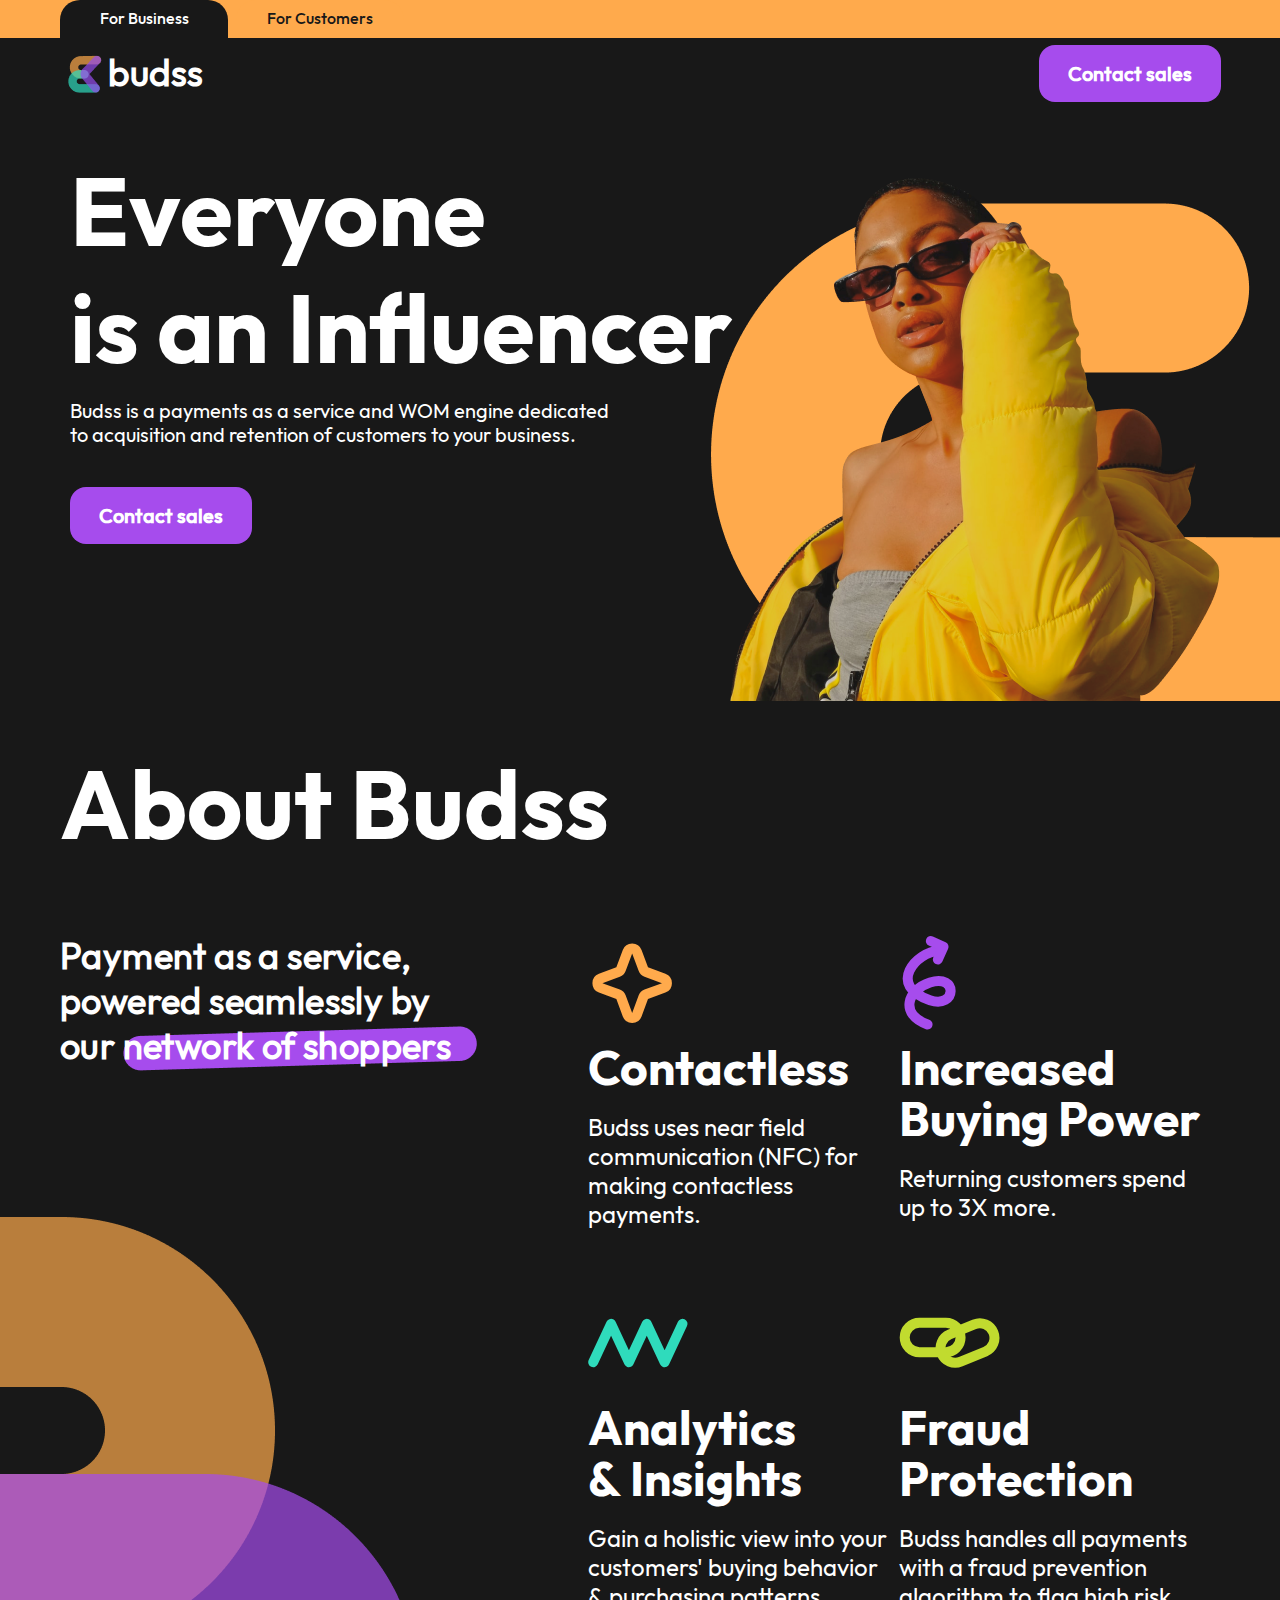
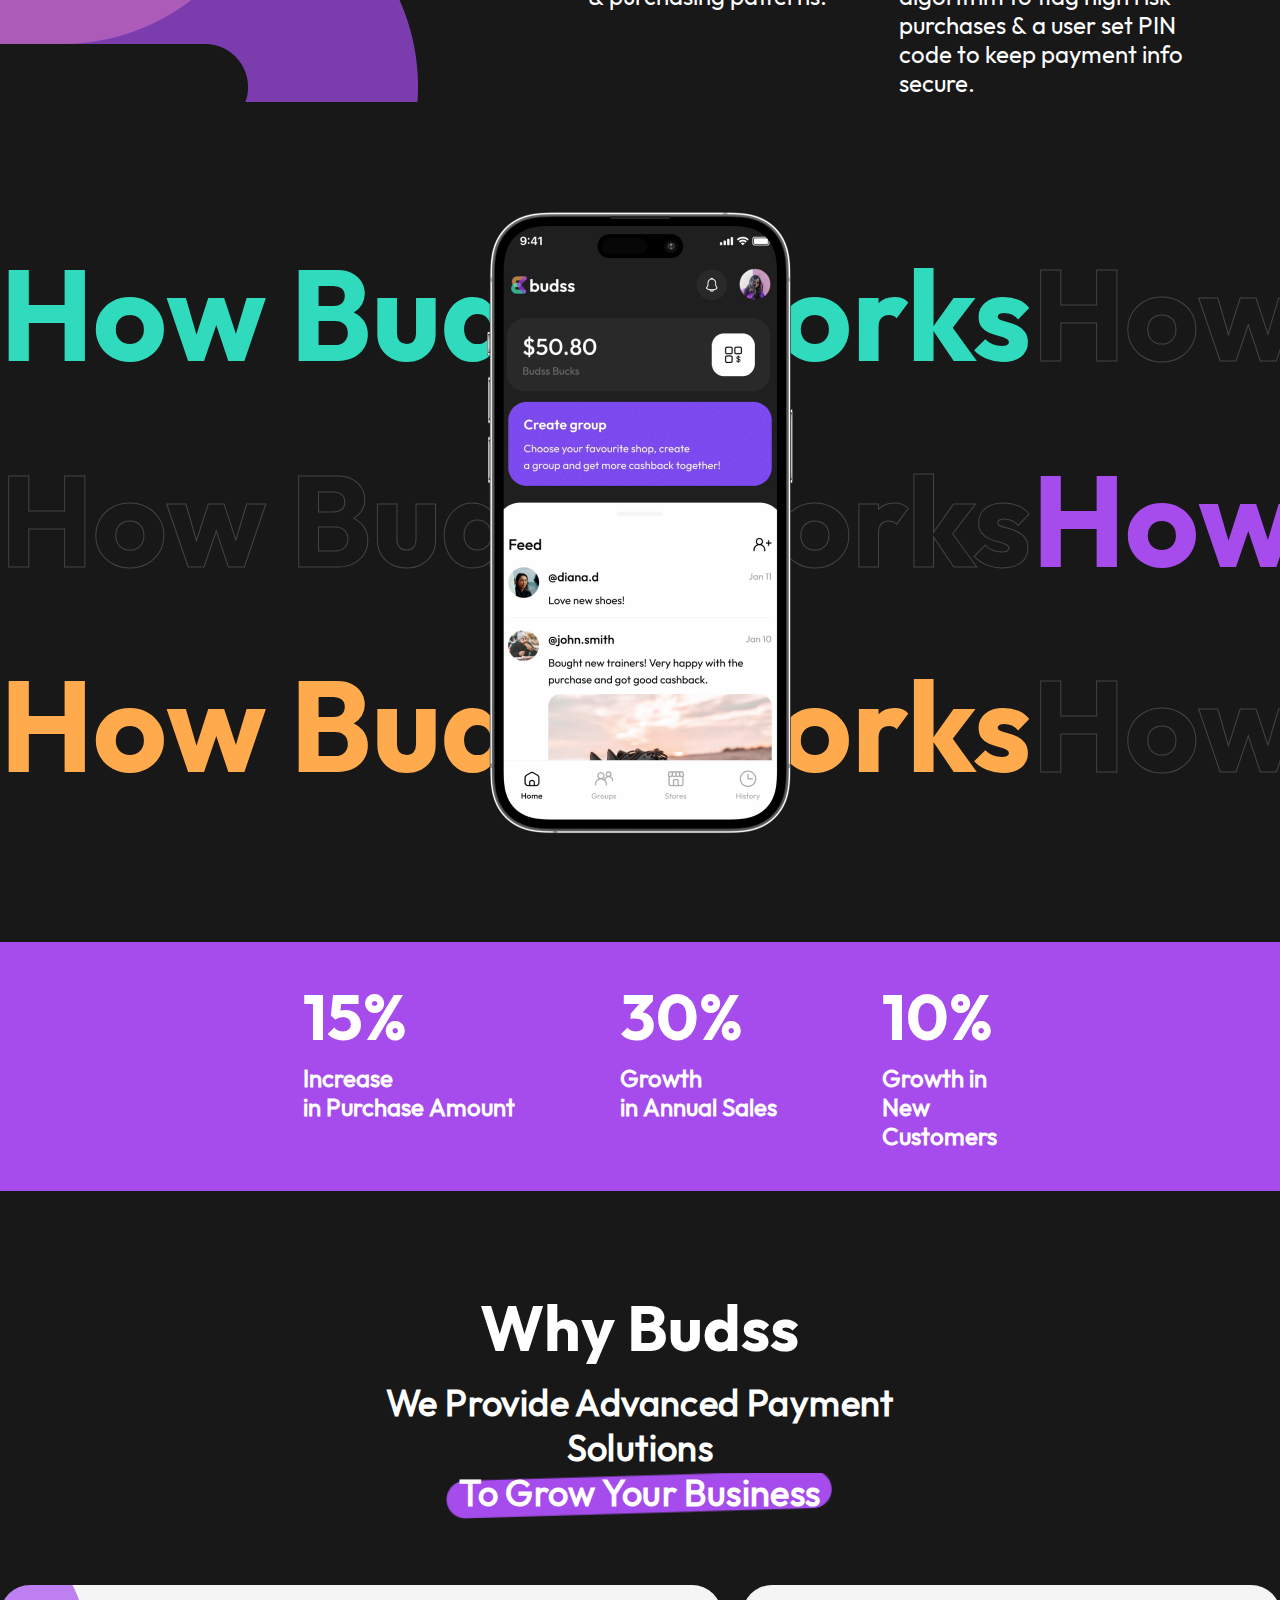
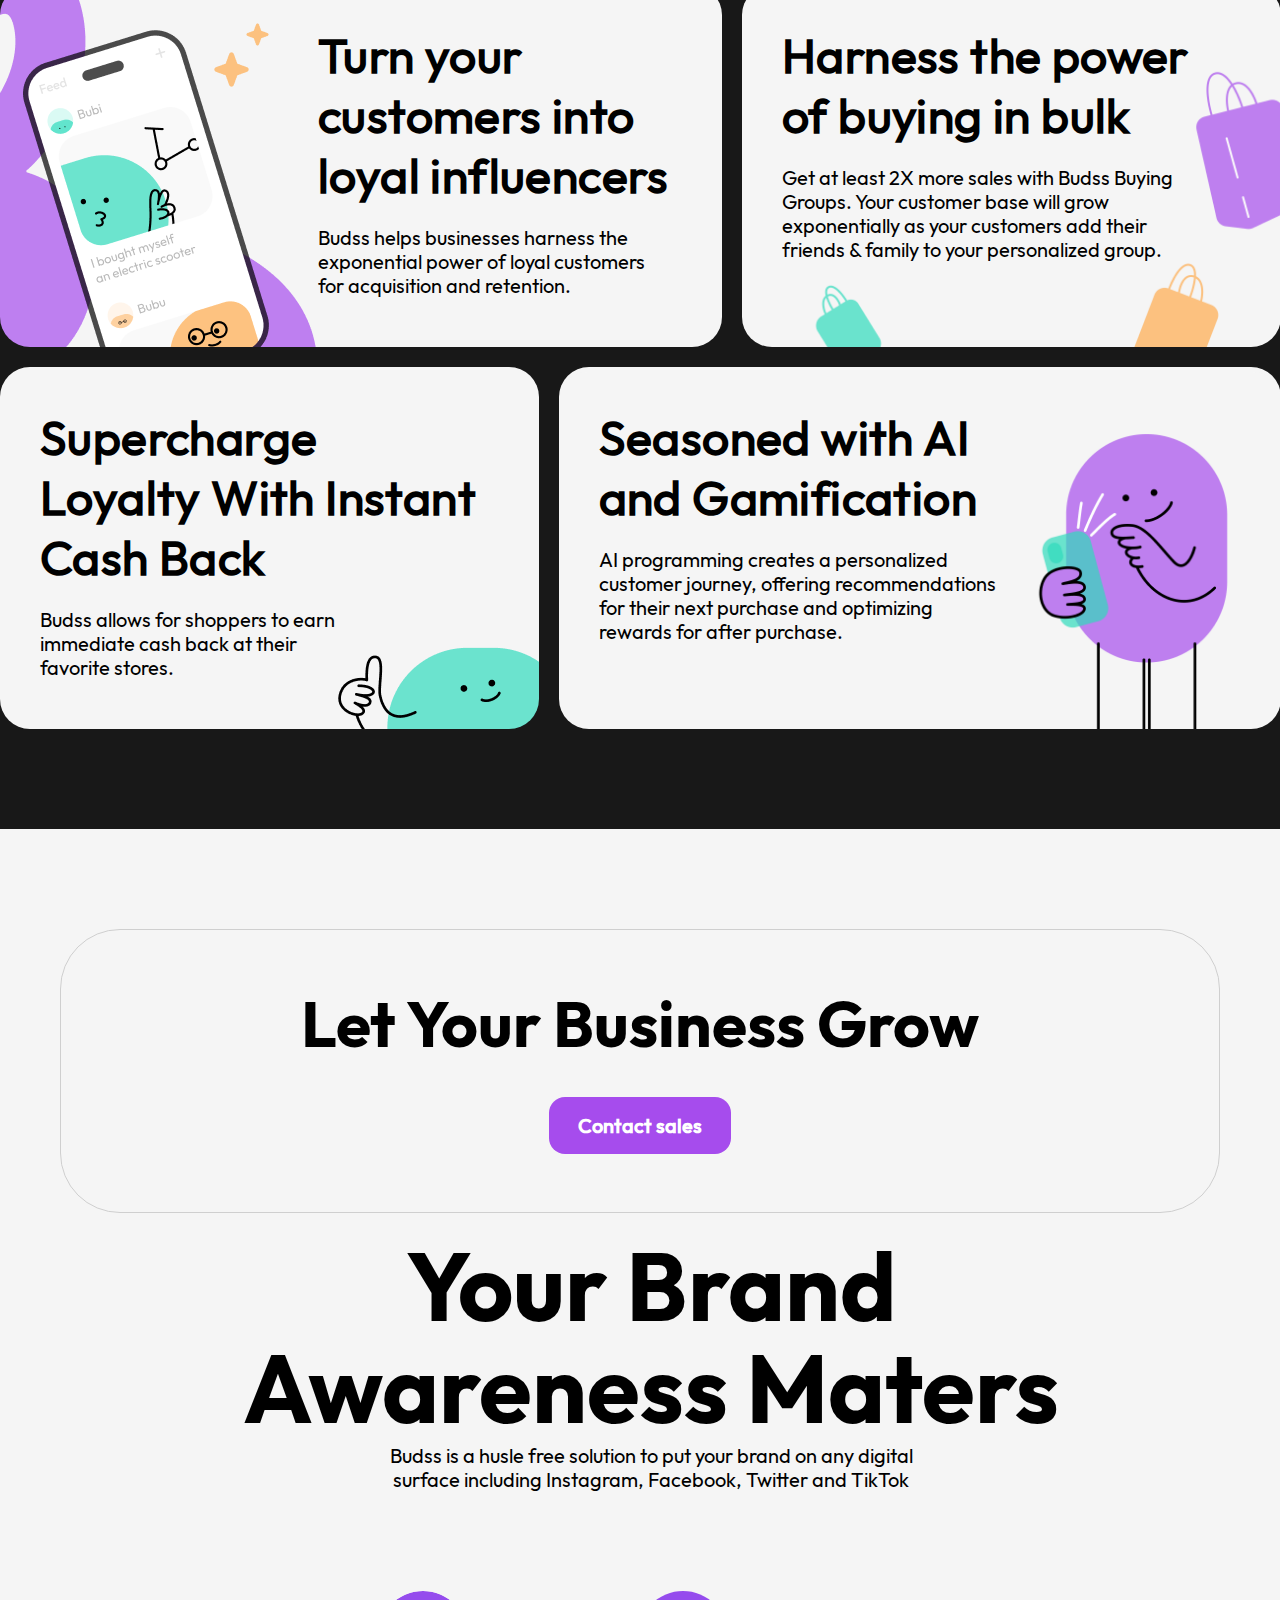
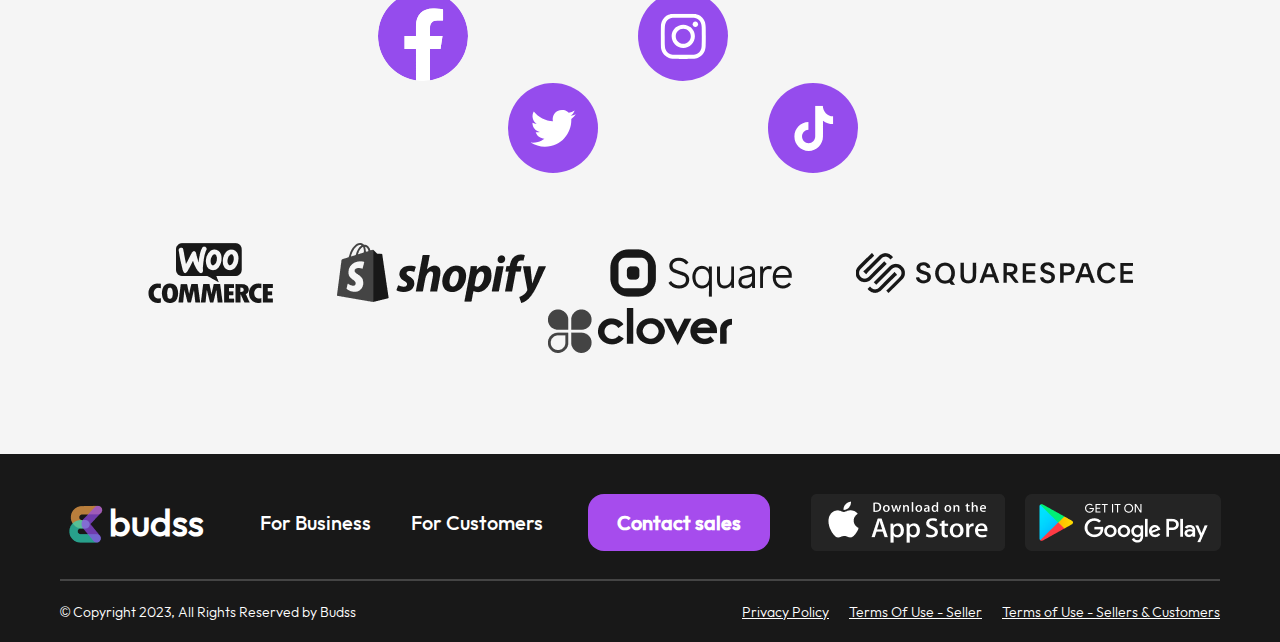
==== index.html @ 73323e6b "fix: landing fixes" ====
<!doctype html>
<html lang="en" xmlns="http://www.w3.org/1999/html">
<head>
    <title>Business</title>
    <link rel="stylesheet" href="normalize.css">
    <link rel="stylesheet" href="index.css">
    <link rel="icon" type="image/x-icon" href="assets/logo.png">
    <meta name="viewport" content="width=device-width, initial-scale=1.0" />
    <meta charset="utf-8">

</head>
<body class="body">

<main class="main">
    <section class="section section_hero">
        <header class="header section__header">
            <div class="mode header__mode">
                <button class="button mode__button mode__button_active">
                    For Business
                </button>
                <button class="button mode__button mode__button">
                    For Customers
                </button>
            </div>
            <div class="logobox header__logobox">
                <div class="logobox__logo">
                    <picture class="logo_pic" >
                        <img src="assets/logo.png" alt="logo">
                    </picture>
                    <span class="logo__text">budss</span>
                </div>
                <div class="burger">
                    <div class="burger__layer"> </div>
                    <div class="burger__layer"> </div>
                    <div class="burger__layer"> </div>
                </div>
                <button class="button logomenu__button button_contact">
                    Contact sales
                </button>
            </div>
        </header >
        <article class="article section__article article_hero">
            <div class="article__content">
                <h1 class="h1"> Everyone </h1>
                <div class="h1">is an Influencer </div>
                <span class="content__text"> Budss is a payments as a service and WOM engine dedicated to acquisition and retention of customers to your business. </span>
                <button class="button button_contact"> Contact sales </button>
            </div>
            <div class="article__images">
                <picture class="article__image image_vector">
                    <source srcset="assets/hero_vector_small.png" media="(max-width: 680px)" />
                    <img src="assets/hero_vector.png" alt="image_vector">
                </picture>
                <picture class="article__image image_woman">
                    <source srcset="assets/hero_woman_small.png" media="(max-width: 680px)" />
                    <img src="assets/hero_woman.png" alt="image_woman">
                </picture>
            </div>
        </article>
    </section>

    <section class="section section_about">
        <article class="article section__article article_about">
            <h1 class="h1">
                About Budss
            </h1>
            <div class="article__table">
                <div class="table__block table__block_intro">
                    <span>
                        Payment as a service, powered seamlessly by our
                    </span>
                    <span class="span_stroked about__span_stroked">
                            network of shoppers
                    </span>
                </div>

                <div class="table__block table__block_common">
                    <svg width="100" height="100" viewBox="0 0 100 100" fill="none" xmlns="http://www.w3.org/2000/svg">
                        <path d="M39.4837 18.6725C41.0945 14.3194 47.2514 14.3194 48.8622 18.6725L55.3058 36.0861C55.8122 37.4547 56.8913 38.5337 58.2599 39.0401L75.6734 45.4837C80.0265 47.0945 80.0265 53.2514 75.6734 54.8622L58.2599 61.3058C56.8913 61.8122 55.8122 62.8913 55.3058 64.2599L48.8622 81.6734C47.2514 86.0265 41.0945 86.0265 39.4837 81.6734L33.0401 64.2599C32.5337 62.8913 31.4546 61.8122 30.0861 61.3058L12.6725 54.8622C8.31943 53.2514 8.31944 47.0945 12.6725 45.4837L30.0861 39.0401C31.4547 38.5337 32.5337 37.4546 33.0401 36.0861L39.4837 18.6725Z" stroke="#FFAA4C" stroke-width="10"/>
                    </svg>
                    <h2 class="block_header"> Contactless </h2>
                    <span>
                        Budss uses near field communication (NFC) for making contactless payments.
                    </span>
                </div>

                <div class="table__block table__block_common">
                    <svg width="100" height="100" viewBox="0 0 100 100" fill="none" xmlns="http://www.w3.org/2000/svg">
                        <path d="M28.5379 91.4598C0.135755 81.1294 8.37583 56.6971 31.0364 49.5112C59.3622 40.5288 57.636 76.0225 30.9347 67.1692C-12.4168 52.7953 17.1064 18.7788 39.9658 17.6989" stroke="#A64CED" stroke-width="10" stroke-linecap="round" stroke-linejoin="round"/>
                        <path d="M31.8147 8.00837L44.5543 13.7312L38.8314 26.4708" stroke="#A64CED" stroke-width="10" stroke-linecap="round" stroke-linejoin="round"/>
                    </svg>
                    <h2 class="block_header"> Increased Buying Power </h2>
                    <span>
                        Returning customers spend up&nbsp;to&nbsp;3X&nbsp;more.
                    </span>
                </div>

                <div class="table__block table__block_decorative">
                    <picture class="table__block_image">
                        <img src="assets/table_decorative.png" alt=" ">
                    </picture>
                </div>

                <div class="table__block table__block_common">
                    <svg width="100" height="100" viewBox="0 0 100 100" fill="none" xmlns="http://www.w3.org/2000/svg">
                        <path d="M5.22705 69.1794L23.0731 30.8237L40.9191 69.1794L58.7651 30.8237L76.6111 69.1794L94.4572 30.8237" stroke="#2FDBBC" stroke-width="10" stroke-linecap="round" stroke-linejoin="round"/>
                    </svg>
                    <h2 class="block_header"> Analytics &&nbsp;Insights </h2>
                    <span>
                        Gain a holistic view into your customers' buying behavior &&nbsp;purchasing patterns.
                    </span>
                </div>

                <div class="table__block table__block_common">
                    <svg width="101" height="100" viewBox="0 0 101 100" fill="none" xmlns="http://www.w3.org/2000/svg">
                        <rect x="5.70605" y="29.8506" width="55.8757" height="29.3462" rx="14.6731" stroke="#C1DB2F" stroke-width="10"/>
                        <rect x="37.0891" y="46.9663" width="55.8757" height="29.3462" rx="14.6731" transform="rotate(-22.1921 37.0891 46.9663)" stroke="#C1DB2F" stroke-width="10"/>
                    </svg>
                    <h2 class="block_header"> Fraud Protection </h2>
                    <span>
                        Budss handles all payments with a&nbsp;fraud prevention algorithm to flag high risk purchases &&nbsp;a&nbsp;user set PIN code to keep payment info secure.
                    </span>
                </div>
            </div>
        </article>
    </section>

    <section class="section section_howworks">
        <picture class="howworks__img" >
            <source srcset="assets/howworks_phone_small.png" media="(max-width: 680px)" />
            <img src="assets/howworks_phone.png" alt="works on your phone">
        </picture>
        <div class="howworks__bg">
            <div class="bg__line bg__line_rtl">
                <span class="line__text line__text_green">How&nbsp;Budss&nbsp;Works</span>
                <span class="line__text line__text_hollow">How&nbsp;Budss&nbsp;Works</span>
            </div>
            <div class="bg__line bg__line_ltr">
                <span class="line__text line__text_hollow">How&nbsp;Budss&nbsp;Works</span>
                <span class="line__text line__text_purple">How&nbsp;Budss&nbsp;Works</span>
            </div>
            <div class="bg__line bg__line_rtl">
                <span class="line__text line__text_orange">How&nbsp;Budss&nbsp;Works</span>
                <span class="line__text line__text_hollow">How&nbsp;Budss&nbsp;Works</span>
            </div>
        </div>
    </section>

    <section class="section section_whybudss">
        <div class="whybudds__reasons">
            <div class="whybudds__reason">
                <h2 class="reason__header"> 15% </h2>
                <span class="reason__descr"> Increase in&nbsp;Purchase&nbsp;Amount </span>
            </div>
            <div class="whybudds__reason">
                <h2 class="reason__header"> 30% </h2>
                <span class="reason__descr"> Growth in&nbsp;Annual&nbsp;Sales</span>
            </div>
            <div class="whybudds__reason">
                <h2 class="reason__header"> 10% </h2>
                <span class="reason__descr"> Growth in New Customers </span>
            </div>
        </div>

        <div class="whybudds__header">
            <h2 class="h2"> Why Budss </h2>
            <span> We Provide Advanced Payment Solutions</span>
            <span class="span_stroked whybudds__span_stroked">
                To&nbsp;Grow&nbsp;Your&nbsp;Business
            </span>


        </div>
        <div class="whybudds__table">
            <div class="table__elem elem_a">
                <div class="elem__content_a">
                    <h3 class="elem__header"> Turn your customers into loyal influencers </h3>
                    <span> Budss helps businesses harness the exponential power of loyal customers for&nbsp;acquisition and retention. </span>
                </div>

            </div>
            <div class="table__elem elem_b">
                <div class="elem__content_b">
                    <h3 class="elem__header"> Harness the power of&nbsp;buying in&nbsp;bulk </h3>
                    <span> Get at least 2X more sales with Budss Buying Groups. Your customer base will grow exponentially as your customers add their friends & family to your personalized group. </span>
                </div>
            </div>
            <div class="table__elem elem_c">
                <div class="elem__content_c">
                    <h3 class="elem__header"> Supercharge Loyalty&nbsp;With&nbsp;Instant Cash Back </h3>
                    <span> Budss allows for shoppers to earn immediate cash back at their favorite stores. </span>
                </div>
            </div>
            <div class="table__elem elem_d">
                <div class="elem__content_d">
                    <h3 class="elem__header"> Seasoned with AI and Gamification </h3>
                    <span> AI programming creates a personalized customer journey, offering recommendations for their next purchase and optimizing rewards for after purchase. </span>
                </div>
            </div>
        </div>
    </section>

    <section class="section section_brand section_white">
        <div class="brand__contact">
            <div class="contact__content">
                <h3 class="h3"> Let Your Business Grow</h3>
                <button class="button button_contact"> Contact sales </button>
            </div>
        </div>
        <div class="brand__awareness">
            <div class="brand__awareness_text">
                <h1 class="h1 brand__h1"> Your Brand Awareness Maters</h1>
                <div class="brand__span"> Budss is a husle free solution to put your brand on any digital surface including Instagram, Facebook, Twitter and TikTok </div>
            </div>
            <div class="brand__awareness_medias">
                <div class="brand__media">
                    <svg class="media_svg" width="90" height="90" viewBox="0 0 90 90" fill="none" xmlns="http://www.w3.org/2000/svg">
                        <g clip-path="url(#clip0_1_8457)">
                            <path d="M90 45C90 20.1472 69.8528 0 45 0C20.1472 0 0 20.1472 0 45C0 67.4605 16.4558 86.0774 37.9688 89.4533V58.0078H26.543V45H37.9688V35.0859C37.9688 23.8078 44.6871 17.5781 54.9659 17.5781C59.8878 17.5781 65.0391 18.457 65.0391 18.457V29.5313H59.3648C53.775 29.5313 52.0312 33.0003 52.0312 36.5625V45H64.5117L62.5166 58.0078H52.0312V89.4533C73.5442 86.0774 90 67.4605 90 45Z" fill="#954CED"/>
                            <path d="M62.5166 58.0078L64.5117 45H52.0312V36.5625C52.0312 33.0038 53.775 29.5312 59.3648 29.5312H65.0391V18.457C65.0391 18.457 59.8896 17.5781 54.9659 17.5781C44.6871 17.5781 37.9688 23.8078 37.9688 35.0859V45H26.543V58.0078H37.9688V89.4533C42.6279 90.1822 47.3721 90.1822 52.0312 89.4533V58.0078H62.5166Z" fill="white"/>
                        </g>
                        <defs>
                            <clipPath id="clip0_1_8457">
                                <rect width="90" height="90" rx="45" fill="white"/>
                            </clipPath>
                        </defs>
                    </svg>
                </div>
                <div></div>
                <div class="brand__media">
                    <svg class="media_svg" width="90" height="90" viewBox="0 0 90 90" fill="none" xmlns="http://www.w3.org/2000/svg">
                        <rect width="90" height="90" rx="45" fill="#954CED"/>
                        <g clip-path="url(#clip0_1_8460)">
                            <path d="M45.2705 26.7114C51.3184 26.7114 52.0346 26.738 54.4131 26.8441C56.6236 26.9413 57.8172 27.3127 58.613 27.6222C59.6652 28.0289 60.4256 28.524 61.2125 29.311C62.0083 30.1067 62.4946 30.8583 62.9013 31.9105C63.2108 32.7063 63.5821 33.9088 63.6794 36.1104C63.7855 38.4977 63.812 39.2139 63.812 45.2529C63.812 51.3008 63.7855 52.017 63.6794 54.3955C63.5821 56.6059 63.2108 57.7996 62.9013 58.5954C62.4946 59.6476 61.9994 60.408 61.2125 61.1949C60.4167 61.9907 59.6652 62.477 58.613 62.8837C57.8172 63.1932 56.6147 63.5645 54.4131 63.6618C52.0258 63.7679 51.3096 63.7944 45.2705 63.7944C39.2227 63.7944 38.5065 63.7679 36.128 63.6618C33.9175 63.5645 32.7239 63.1932 31.9281 62.8837C30.8759 62.477 30.1155 61.9818 29.3286 61.1949C28.5328 60.3991 28.0465 59.6476 27.6398 58.5954C27.3303 57.7996 26.9589 56.5971 26.8617 54.3955C26.7556 52.0082 26.7291 51.292 26.7291 45.2529C26.7291 39.2051 26.7556 38.4889 26.8617 36.1104C26.9589 33.8999 27.3303 32.7063 27.6398 31.9105C28.0465 30.8583 28.5417 30.0979 29.3286 29.311C30.1244 28.5152 30.8759 28.0289 31.9281 27.6222C32.7239 27.3127 33.9264 26.9413 36.128 26.8441C38.5065 26.738 39.2227 26.7114 45.2705 26.7114ZM45.2705 22.6353C39.1254 22.6353 38.3562 22.6618 35.9423 22.7679C33.5373 22.874 31.8839 23.2631 30.4515 23.8201C28.9572 24.4037 27.6928 25.1729 26.4373 26.4373C25.1729 27.6929 24.4036 28.9573 23.8201 30.4427C23.263 31.884 22.874 33.5286 22.7679 35.9335C22.6618 38.3562 22.6353 39.1255 22.6353 45.2706C22.6353 51.4157 22.6618 52.185 22.7679 54.5988C22.874 57.0038 23.263 58.6573 23.8201 60.0897C24.4036 61.5839 25.1729 62.8483 26.4373 64.1039C27.6928 65.3594 28.9572 66.1375 30.4427 66.7122C31.8839 67.2693 33.5285 67.6583 35.9335 67.7644C38.3473 67.8705 39.1166 67.8971 45.2617 67.8971C51.4068 67.8971 52.1761 67.8705 54.5899 67.7644C56.9949 67.6583 58.6484 67.2693 60.0808 66.7122C61.5662 66.1375 62.8306 65.3594 64.0861 64.1039C65.3417 62.8483 66.1198 61.5839 66.6945 60.0985C67.2515 58.6573 67.6406 57.0127 67.7467 54.6077C67.8528 52.1938 67.8793 51.4246 67.8793 45.2795C67.8793 39.1343 67.8528 38.3651 67.7467 35.9512C67.6406 33.5462 67.2515 31.8928 66.6945 30.4604C66.1375 28.9573 65.3682 27.6929 64.1038 26.4373C62.8483 25.1818 61.5839 24.4037 60.0984 23.829C58.6572 23.2719 57.0126 22.8829 54.6076 22.7768C52.1849 22.6618 51.4157 22.6353 45.2705 22.6353Z" fill="white"/>
                            <path d="M45.2707 33.6435C38.8514 33.6435 33.6436 38.8514 33.6436 45.2706C33.6436 51.6898 38.8514 56.8977 45.2707 56.8977C51.6899 56.8977 56.8978 51.6898 56.8978 45.2706C56.8978 38.8514 51.6899 33.6435 45.2707 33.6435ZM45.2707 52.8128C41.1061 52.8128 37.7285 49.4351 37.7285 45.2706C37.7285 41.1061 41.1061 37.7285 45.2707 37.7285C49.4352 37.7285 52.8128 41.1061 52.8128 45.2706C52.8128 49.4351 49.4352 52.8128 45.2707 52.8128Z" fill="white"/>
                            <path d="M60.072 33.1836C60.072 34.6868 58.8518 35.8981 57.3575 35.8981C55.8544 35.8981 54.6431 34.6779 54.6431 33.1836C54.6431 31.6805 55.8633 30.4692 57.3575 30.4692C58.8518 30.4692 60.072 31.6894 60.072 33.1836Z" fill="white"/>
                        </g>
                        <defs>
                            <clipPath id="clip0_1_8460">
                                <rect width="45.2706" height="45.2706" fill="white" transform="translate(22.6353 22.6353)"/>
                            </clipPath>
                        </defs>
                    </svg>
                </div>
                <div></div>
                <div></div>
                <div class="brand__media">
                    <svg class="media_svg" width="90" height="90" viewBox="0 0 90 90" fill="none" xmlns="http://www.w3.org/2000/svg">
                        <rect width="90" height="90" rx="45" fill="#954CED"/>
                        <g clip-path="url(#clip0_1_8458)">
                            <path d="M36.8719 63.6631C53.9553 63.6631 63.2991 49.5097 63.2991 37.236C63.2991 36.834 63.2991 36.4338 63.2719 36.0354C65.0897 34.7206 66.6588 33.0926 67.9058 31.2277C66.2108 31.9792 64.4125 32.4718 62.5712 32.689C64.5102 31.5283 65.9614 29.7026 66.6546 27.5517C64.8314 28.6337 62.8367 29.3961 60.7567 29.8062C59.3563 28.3171 57.5042 27.3311 55.487 27.0007C53.4697 26.6703 51.3998 27.0139 49.5976 27.9785C47.7954 28.943 46.3612 30.4746 45.5172 32.3363C44.6731 34.198 44.4661 36.286 44.9283 38.2772C41.2356 38.092 37.6231 37.1323 34.3254 35.4605C31.0276 33.7886 28.1182 31.442 25.7861 28.573C24.5984 30.6177 24.2346 33.0382 24.7688 35.3417C25.3031 37.6452 26.6952 39.6585 28.6617 40.9717C27.1835 40.9284 25.7375 40.5296 24.4461 39.8091V39.9269C24.4467 42.0713 25.189 44.1495 26.5471 45.8089C27.9053 47.4684 29.7957 48.6071 31.8976 49.0317C30.5302 49.4047 29.0955 49.4592 27.7037 49.191C28.2975 51.0364 29.4531 52.6501 31.0089 53.8066C32.5647 54.9631 34.443 55.6045 36.3812 55.6412C34.4555 57.1549 32.2502 58.274 29.8915 58.9346C27.5328 59.5952 25.0671 59.7843 22.6353 59.491C26.8828 62.2167 31.825 63.6625 36.8719 63.6559" fill="white"/>
                        </g>
                        <defs>
                            <clipPath id="clip0_1_8458">
                                <rect width="45.2706" height="45.2706" fill="white" transform="translate(22.6353 22.6354)"/>
                            </clipPath>
                        </defs>
                    </svg>
                </div>
                <div></div>
                <div class="brand__media">
                    <svg class="media_svg" width="90" height="90" viewBox="0 0 90 90" fill="none" xmlns="http://www.w3.org/2000/svg">
                        <rect width="90" height="90" rx="45" fill="#954CED"/>
                        <g clip-path="url(#clip0_1_8462)">
                            <path d="M54.8386 22.6354H47.2092V53.4718C47.2092 57.146 44.2749 60.1641 40.6232 60.1641C36.9715 60.1641 34.0371 57.146 34.0371 53.4718C34.0371 49.8634 36.9063 46.9108 40.4276 46.7797V39.0378C32.6677 39.1689 26.4077 45.5331 26.4077 53.4718C26.4077 61.4763 32.7981 67.906 40.6884 67.906C48.5786 67.906 54.969 61.4106 54.969 53.4718V37.6599C57.8382 39.7595 61.3594 41.0061 65.0763 41.0717V33.3297C59.338 33.1329 54.8386 28.409 54.8386 22.6354Z" fill="white"/>
                        </g>
                        <defs>
                            <clipPath id="clip0_1_8462">
                                <rect width="45.2706" height="45.2706" fill="white" transform="translate(22.6353 22.6354)"/>
                            </clipPath>
                        </defs>
                    </svg>
                </div>
            </div>

        </div>
        <div class="brand__awareness_logos">
        <div class="brand__logo">
            <picture>
                <source srcset="assets/brands_square_small.png" media="(max-width: 680px)" />
                <img src="assets/brands_woo-commerce.tif.png" alt="woo-commerce">
            </picture>
        </div>
        <div class="brand__logo">
            <picture>
                <source srcset="assets/brands_shopify_small.png" media="(max-width: 680px)" />
                <img src="assets/brands_shopify.tif.png" alt="shopify">
            </picture>
        </div>
        <div class="brand__logo">
            <picture>
                <source srcset="assets/brands_woo-commerce_small.png" media="(max-width: 680px)" />
                <img src="assets/brands_square.png" alt="square">
            </picture>
        </div>
        <div class="brand__logo">
            <picture>
                <source srcset="assets/brands_squarespace_small.png" media="(max-width: 680px)" />
                <img src="assets/brands_squarespace.png" alt="squarespace">
            </picture>
        </div>
        <div class="brand__logo">
            <picture>
                <source srcset="assets/brands_clover_small.png" media="(max-width: 680px)" />
                <img src="assets/brands_clover.png" alt="clover">
            </picture>
        </div>
    </div>
    </section>



    <div class="contact__box">
        <form>
            <label> Name<span class="necessary">*</span></label>
            <input type="text" placeholder="Enter name">
        </form>
        <form>
            <label> Email<span class="necessary">*</span></label>
            <input type="email" placeholder="Enter email">
        </form>
        <form>
            <label> Phone number<span class="necessary">*</span></label>
            <input type="tel" pattern="(\s*)?(\+)?([- _():=+]?\d[- _():=+]?){10,14}(\s*)?" title="+7(***)*******">
        </form>
        <form>
            <label> Company <span class="necessary">*</span></label>
            <input type="text" placeholder="Enter company">
        </form>
        <form>
            <label> Website/Store URL <span class="necessary">*</span></label>
            <input type="text" placeholder="Website/Store URL">
        </form>
        <form>
            <label> Name<span class="necessary">*</span></label>
            <input type="text" placeholder="Enter name">
        </form>
        <div class="contact_error-message necessary">
            Please fill in all required fields
        </div>
        <div class="contact_privacy">
            By submitting this form you are agreeing to Budss’s
            <a href="/">Privacy Policy</a>
            and
            <a href="/">Terms of Use</a>
        </div>
        <button type="submit" disabled='true'> Contact sales</button>
    </div>

    <div class="contact__thanks-message">
        <picture>
            <img src="assets/contact__thanks.png" alt="Thanks!">
        </picture>
        <div class="contact_h1"> Thank you! </div>
        <div> Thank you, we have received your application and will contact you soon!</div>
        <button class="button_contact"> Super! </button>
    </div>

    <div class="burger__menu">
        <button class="button button_contact"> Contact sales </button>
        <div class="burger__links">
            <a href="/"> For Business </a>
            <a href="/"> For Customers </a>
            <a href="/"> Privacy Policy </a>
            <a href="/"> Terms Of Use - Seller </a>
            <a href="/"> Terms of Use - Sellers & Customers </a>
        </div>
    </div>

</main>


<div class="cookie__box hidden">
    <div class="cookie__close-btn">
        <svg width="20" height="20" viewBox="0 0 20 20" fill="none" xmlns="http://www.w3.org/2000/svg">
            <path d="M9.99978 10L13.5353 13.5355M6.46424 13.5355L9.99978 10L6.46424 13.5355ZM13.5353 6.46447L9.99978 10L13.5353 6.46447ZM9.99978 10L6.46424 6.46447L9.99978 10Z" stroke="#B9B9B9" stroke-width="1.5" stroke-linecap="round" stroke-linejoin="round"/>
        </svg>
    </div>
    <div class="cookie__content">
        <div class="cookie__text">
            This website uses cookies to ensure you get the best experience on our website. They also allow us to analyze user behavior in order to constantly improve the website for you.
        </div>
        <div class="cookie__buttons">
            <button class="cookie__button cookie__button_accept"> Accept </button>
            <button class="cookie__button"> Decline </button>
        </div>
    </div>
</div>

<footer class="footer footer_basic">
    <div class="footer__controls">
        <div class="footer__controls_logo logo footer__logo">
            <div class="logobox__logo">
                <picture class="logo_pic" >
                    <img src="assets/logo.png" alt="logo">
                </picture>
                <span class="logo__text">budss</span>
            </div>
        </div>
        <div class="footer__controls_links links__wrapper">
            <a class="links__link"> For Business</a>
            <a class="links__link"> For Customers</a>
        </div>
        <div class="footer__controls_buttons">
            <button class="button button_contact"> Contact sales </button>
            <div class="buttons_dl">
                <button class="button button_dl">
                    <picture>
                        <img src="assets/button_appstore.png" alt=" download from appstore">
                    </picture>
                </button>
                <button class="button button_dl">
                    <picture>
                        <img src="assets/button_googleplay.png" alt="download from googleplay">
                    </picture>
                </button>
            </div>
        </div>
    </div>
    <div class="footer__disclaimers">
        <span class="disclaimers__copyright">© Copyright 2023, All Rights Reserved by Budss</span>
        <div class="disclaimers__links">
            <span>Privacy Policy</span>
            <span>Terms Of Use - Seller</span>
            <span>Terms of Use - Sellers & Customers</span>
        </div>
    </div>
</footer>


<footer class="footer footer_small">
    <div class="footer__controls">
        <div class="footer__controls_logo logo footer__logo">
            <div class="logobox__logo">
                <picture class="logo_pic" >
                    <img src="assets/logo.png" alt="logo">
                </picture>
                <span class="logo__text">budss</span>
            </div>
        </div>
        <div class="footer__controls_links links__wrapper">
            <a class="links__link"> For Business</a>
            <a class="links__link"> For Customers</a>
            <a class="links__link"> Privacy Policy</a>
            <a class="links__link"> Terms Of Use - Seller</a>
            <a class="links__link"> Terms of Use - Sellers & Customers</a>
        </div>
        <div class="footer__controls_buttons">
            <button class="button button_contact footer__contact"> Contact sales </button>
            <div class="buttons_dl">
                <button class="button button_dl dl_appstore">
                </button>
                <button class="button button_dl dl_googleplay">
                </button>
            </div>
        </div>
    </div>
    <div class="footer__disclaimers">
        <span class="disclaimers__copyright">© Copyright 2023, All Rights Reserved by Budss</span>
    </div>
</footer>
</body>
</html>
---- index.css ----
/* Variables */
:root {
    --black: #000000;
    --white: #FFFFFF;

    --light-gray: #F5F5F5;
    --gray: #CFCFCF;
    --little-darker-gray: #444444;
    --darker-gray: #383838;
    --dark-gray: #181818;

    --orange: #FFAA4C;
    --green: #2FDBBC;
    --purple: #A64CED;
    --dark-purple: #954CED;
    --red: #FF6C2D;
}

/*Fonts*/
@font-face {
    font-family: "Outfit_Bold";
    src: url("assets/fonts/Outfit-Bold.woff") format('woff');
}
@font-face {
    font-family: "Outfit";
    src: url("assets/fonts/Outfit-Regular.woff") format('woff');
}
@font-face {
    font-family: "Outfit_SemiBold";
    src: url("assets/fonts/Outfit-Regular.woff") format('woff');
}
@font-face {
    font-family: "Outfit_Medium";
    src: url("assets/fonts/Outfit-Medium.woff") format('woff');
}
@font-face {
    font-family: "Outfit_Light";
    src: url("assets/fonts/Outfit-Light.woff") format('woff');
}

/* Common elements styles*/
.body {
    background-color: var(--dark-gray);
    color: var(--white);
    font-family: Outfit, sans-serif;
    letter-spacing: 0;
    overflow-x: hidden;
    width: 100vw;
}
.button {
    font-family: Outfit_Medium, sans-serif;
    font-size: 16px;
    font-weight: 500;
    line-height: 20px;
    letter-spacing: 0;
    text-align: center;
}
.button:hover {
    cursor: pointer;
}
.h1 {
    font-family: Outfit_Bold, sans-serif;
    font-size: 96px;
    font-weight: 700;
    line-height: 102px;
    text-align: left;
    margin-bottom: 0;
}
.h2 {
    font-family: Outfit_Bold, sans-serif;
    font-size: 64px;
    font-weight: 700;
    line-height: 68px;
    letter-spacing: 0;
    text-align: left;
    margin-bottom: 17px;
}
.h3 {
    font-family: Outfit_Bold, serif;
    font-size: 64px;
    font-weight: 700;
    line-height: 68px;
    letter-spacing: 0;
    margin-bottom: 35px;
}
.button_contact {
    background-color: var(--purple);
    border-radius: 16px;
    border: none;
    color: var(--white);
    font-weight: 600;
    font-size: 20px;
    line-height: 25px;
    width: 182px;
    height: 57px;
    padding-top: 5px;
}
.section {
    margin-bottom: 100px;
}
.span_stroked {
    display: inline-block;
    overflow: visible;
    background-image: url("assets/stroked__bg.png");
    background-position: top right;
}
.about__stroke {
    position: absolute;
    left: calc(8%);
    z-index: -1;
}
.hidden {
    display: none!important;
}
.necessary {
    color: var(--red);
}

/* Header*/
.header__mode {
    background-color: var(--orange);
    font-size: 16px;
    font-weight: 500;
    line-height: 20px;
    padding-left: 60px;
    display: flex;
    column-gap: 8px;
}
.mode__button {
    background-color: var(--orange);
    border-radius: 20px 20px 0 0;
    color: var(--dark-gray);
    border: none;
    padding: 10px 30px;
    height: 38px;
    width: 168px;
    margin-right: 0;
}
.mode__button_active {
    background-color: var(--dark-gray);
    color: var(--white);
}
.header__logobox {
    display: flex;
    flex-direction: row;
    padding: 0 59px;
    justify-content: space-between;
}
.logobox__logo {
    display: flex;
    flex-direction: row;
    padding-top: 10px;
}
.logo_pic {
    max-height: 29px;
}
.logo__text {
    font-size: 37px;
    font-weight: 600;
    line-height: 17px;
    text-align: center;
    padding-top: 18px;
    margin-left: -3px;
}
.logomenu__button {
    margin-top: 7px;
}
.burger,
.burger__box,
.burger__menu,
.contact__thanks-message,
.contact__box {
    display: none;
}

/* Section Hero*/
.section__article {
    display: flex;
    flex-direction: row;
    justify-content: space-around;
}
.article_hero {
    column-gap: 330px;
}
.article__content {
    display: flex;
    flex-direction: column;
    row-gap: 15px;
    max-width: 671px;
    font-weight: 400;
    font-size: 20px;
    line-height: 24px;
    text-align: left;
}
.article__images {
    max-height: 529px;
    z-index: -1;
}
.article__image {
    position: absolute;
}
.image_vector {
    top: 203px;
    right: -17px;
}
.image_woman {
    top: 178px;
    right: 60px;
}
.content__text {
    margin-bottom: 24px;
    padding-right: 115px;
}

/*Section About*/
.article_about {
    display: flex;
    flex-direction: column;
    margin: 150px 70px 150px 60px;
    row-gap: 20px;
}
.article__table {
    margin-top: 52px;
    display: grid;
    grid-template: repeat(2, 1fr) / 528px 1fr 1fr;
}
.about__span_stroked {
    height: 45px;
    min-width: 355px;
}
.table__block_intro {
    font-family: Outfit_SemiBold, serif;
    font-size: 36px;
    font-weight: 600;
    line-height: 45px;
    text-align: left;
    max-width: 420px;
    letter-spacing: 0.4px;
    padding-top: 3px;
}
.table__block {
 max-height: 360px;
}
.table__block_common {
    font-family: Outfit, sans-serif;
    font-size: 24px;
    font-weight: 400;
    line-height: 29px;
    text-align: left;
    max-width: 335px;
    max-height: 360px;
}
.block_header {
    font-family: Outfit_Bold, sans-serif;
    font-size: 48px;
    font-weight: 700;
    line-height: 51px;
    text-align: left;
    margin: 5px 0 18px;
}
.table__block_image {
    position: relative;
    left: -60px;
    bottom: 80px;
}

/* Section Howworks*/
.section_howworks {
    height: 636px;
    padding-top: 8px;
    margin-bottom: 95px;
}
.howworks__img {
    margin: 0 calc(50% - 154px);
    position: absolute;
}
.howworks__bg {
    width: 2088px;
    height: 100%;
    z-index: -1;
    font-family: Outfit_Bold, serif;
    font-size: 128px;
    font-weight: 700;
    line-height: 136px;
    letter-spacing: 0;
    text-align: left;
    display: flex;
    flex-direction: column;
    flex-wrap: nowrap;
    justify-content: space-evenly;
    overflow-x: hidden;
    text-wrap: none;
}
.bg__line {
    height: 136px;
    width: 2088px;
    display: flex;
    flex-direction: row;
    flex-wrap: nowrap;
    margin: 25px 0;
}
.line__text_hollow {
    color: transparent;
    -webkit-text-stroke: 1px #444444;
;
}
.line__text_orange {
    color: var(--orange)
}
.line__text_green {
    color: var(--green)
}
.line__text_purple {
    color: var(--purple)
}

/* Section WhyBudss */
.section_whybudss {

}
.whybudds__reasons {
    background-color: var(--purple);
    display: flex;
    flex-direction: row;
    justify-content: center;
    column-gap: 105px;
    padding: 5px 330px 5px 350px;
    align-content: flex-start;
}
.whybudds__reason {
    overflow-x: visible;
}
.whybudds__span_stroked {
    width: 387px;
    height: 46px;
    background-position: bottom left;
    background-repeat: no-repeat;
    background-size: cover;
}
.reason__header {
    font-family: Outfit_Bold, sans-serif;
    font-size: 64px;
    font-weight: 700;
    line-height: 68px;
    margin-top: 40px;

    margin-bottom: 10px;
}
.reason__descr {
    font-family: Outfit_SemiBold, sans-serif;
    font-size: 24px;
    font-weight: 600;
    line-height: 29px;
    display: block;
    margin-bottom: 34px;
}
.whybudds__header {
    margin: 54px auto 66px;
    display: flex;
    flex-direction: column;
    justify-content: center;
    align-items: center;
    font-family: Outfit_SemiBold, sans-serif;
    font-size: 36px;
    font-weight: 600;
    line-height: 45px;
    text-align: center;
    max-width: 48%;
    letter-spacing: 0.4px;
}
.whybudds__stroke {
    position: relative;
    bottom: 47px;
    z-index: -1;
}
.whybudds__table {
    display: grid;
    max-width: 1300px;
    grid-gap: 20px;
    grid-template-columns: 42.08% 12.77% 42.08%;
    grid-template-rows: repeat(2, 362px);
    grid-template-areas: "a a b" "c d d";
    margin: auto;
}
.table__elem {
    background-color: var(--light-gray);
    color: var(--black);
    border-radius: 30px;
    font-family: Outfit, sans-serif;
    font-size: 20px;
    font-weight: 400;
    line-height: 24px;
    text-align: left;
}
.elem__header {
    font-family: Outfit_SemiBold, sans-serif;
    font-size: 48px;
    font-weight: 600;
    line-height: 60px;
    text-align: left;
    margin-top: 44px;
    margin-bottom: 18px;
    letter-spacing: 0.4px;
}
.elem_a {
    grid-area: a;
    background-image: url("assets/block-a__bg.png");
    background-position: left;
    background-repeat: no-repeat;
    display: flex;
    flex-direction: row;
    justify-content: flex-end;
    padding-right: 40px;
}
.elem__content_a {
    max-width: 364px;
    margin-top: 0;
}
.elem_b {
    grid-area: b;
    background-image: url("assets/block-b__bg.png");
    background-position: right bottom;
    background-repeat: no-repeat;
    background-size: contain;
    padding-left: 40px;
}
.elem__content_b {
    max-width: 416px;
    margin-top: 0;
}
.elem_c {
    grid-area: c;
    background-image: url("assets/block-c__bg.png");
    background-position: right bottom;
    background-repeat: no-repeat;
    background-size: initial;
    padding-left: 40px;
}
.elem__content_c {
    max-width: 308px;
}
.elem_d {
    grid-area: d;
    background-image: url("assets/block-d__bg.png");
    background-position: right bottom;
    background-repeat: no-repeat;
    background-size: contain;
    padding-left: 40px;
}
.elem__content_d {
    max-width: 402px;
}

/* Section Brand*/
.section_brand {
    background-color: var(--light-gray);
    color: var(--black);
    padding-top: 100px;
    margin-bottom: 0;
}
.brand__contact {
    border: 1px solid var(--gray);
    border-radius: 60px;
    margin: auto 60px;

}
.contact__content {
    display: flex;
    flex-direction: column;
    justify-content: center;
    align-items: center;
    margin-bottom: 58px;
}
.brand__awareness {
    display: flex;
    flex-direction: row;
    font-family: Outfit, sans-serif;
    font-size: 20px;
    font-weight: 400;
    line-height: 24px;
    letter-spacing: 0;
    text-align: left;
    margin-bottom: 70px;
    justify-content: space-between;
    align-items: center;
}
.brand__awareness_text {
    margin: 28px 38px 28px 60px;
}
.brand__h1 {
    margin-bottom: 15px;
}
.brand__span {
    max-width: 537px;
}
.brand__awareness_medias {
    display: grid;
    height: fit-content;
    grid-template-rows: 1fr 1fr;
    grid-template-columns: repeat(4, 1fr);
    grid-column-gap: 40px;
    grid-row-gap: 2px;
    margin-right: 45px;
    margin-top: 70px;
}
.brand__media {
    height: 90px;
    width: 90px;
}
.brand__awareness_logos {
    display: flex;
    flex-direction: row;
    column-gap: 90px;
    justify-content: center;
    align-items: center;
    padding-bottom: 94px;
}
.brand__logo {

}

/* Footer */
.footer {
    height: 128px;
    margin: 40px 60px 20px 60px;
}
.footer__controls {
    display: flex;
    flex-direction: row;
    height: 57px;
    justify-content: space-between;
    align-items: center;
}
.footer__logo {
    margin-top: -24px;
}
.footer__controls_buttons {
    display: flex;
    flex-direction: row;
    column-gap: 40px;
}
.links__wrapper {
    display: flex;
    column-gap: 40px;
    margin-left: 10px;
    margin-top: 5px;
}
.links__link {
    font-family: Outfit_Medium, sans-serif;
    font-size: 20px;
    font-weight: 500;
    line-height: 25px;
    letter-spacing: 0;
    text-align: center;
}
.buttons_dl {
    display: flex;
    column-gap: 20px;
}
.button_dl {
    padding: 0;
    height: 57px;
    width: 195px;
    background-color: transparent;
    border: none;
}
.footer__disclaimers {
    display: flex;
    flex-direction: row;
    justify-content: space-between;
    height: 40px;
    border-top: 2px solid var(--little-darker-gray);
    margin-top: 28px;
    align-items: flex-end;
    font-family: Outfit_Light, sans-serif;
    font-size: 14px;
    font-weight: 300;
    line-height: 20px;
    letter-spacing: 0;
    text-align: left;
    padding-top: 2px;
}
.disclaimers__links {
    display: flex;
    flex-direction: row;
    column-gap: 20px;
    text-decoration: underline;
}
.footer_small {
    display: none
}


/* Cookie box*/
.cookie__box {
    margin: auto 5vw;
    position: fixed;
    background-color: var(--white);
    bottom: 30px;
    color: var(--darker-gray);
    border-radius: 16px;
    display: flex;
    flex-direction: column;
    align-self: center;
    padding: 30px 60px 30px 30px;
}
.cookie__content {
    display: flex;
    flex-direction: row;
    column-gap: 140px;
}
.cookie__buttons {
    display: flex;
    column-gap: 10px;
}
.cookie__close-btn {
    position: absolute;
    right:20px;
    top: 20px;
}
.cookie__button {
    border: 2px solid var(--dark-purple);
    border-radius: 16px;
    height: 57px;
    background-color: transparent;
    font-family: Outfit_SemiBold, sans-serif;
    font-size: 20px;
    font-weight: 600;
    line-height: 25px;
    letter-spacing: 0;
    text-align: left;
    padding-left: 30px;
    padding-right: 30px;
}
.cookie__button_accept {
    color: var(--white);
    background-color: var(--dark-purple);
}
.cookie__text {
    font-family: Outfit_Light, sans-serif;
    font-size: 20px;
    font-weight: 300;
    line-height: 28px;
    letter-spacing: 0;
    text-align: left;
    max-width: 783px;
}

@media (max-width: 1439px) {
    .brand__awareness {
        flex-direction: column;
    }
    .brand__awareness_text {
        max-width: 822px;
        text-align: center;
    }
    .brand__h1, .brand__span {
        text-align: center;
        margin: auto;
    }
    .brand__awareness_logos {
        max-width: 90vw;
        flex-wrap: wrap;
        margin: auto;
        column-gap: 5vw;
    }
}
@media (max-width: 1100px) {
    .article_hero {
        column-gap: unset;
        margin: auto;
    }
    .article_about {
        align-items: center;
    }
    .article__table {
        grid-template: repeat(5, auto) / 1fr;
    }
    .table__block {
        text-align: center;
    }
    .block_header {
        text-align: center;
    }
    .table__block_decorative {
        display: none;
    }
    .whybudds__table {
        max-width: 90vw;
        grid-gap: 20px;
        grid-template-columns: 1fr;
        grid-template-rows: repeat(4, 1fr);
        grid-template-areas: "a" "b" "c" "d";
        margin: auto;
    }
    .table__elem {
        padding-bottom: 50px;
    }
    .footer {
        margin: 10px;
    }
    .footer__controls_buttons, .buttons_dl, .links__wrapper {
        column-gap: 10px;
    }
    .links__wrapper {
        display: flex;
        flex-direction: column;
    }
}
@media (max-width: 1000px) {
    .article_hero {

    }
}
@media (max-width: 900px) {
    .h3 {
        text-align: center;
    }
    .whybudds__reasons {
        column-gap: 10vw;
        padding: 5px unset;
    }
    .buttons_dl {
        flex-direction: column;
    }
    .footer__controls {
        height: fit-content;
    }
    .buttons_dl {
        row-gap: 5px;
    }
    .button_contact {
        align-self: center;
    }
}

@media (max-width: 680px) {
    /* Common elements styles*/
    .body {
        background-color: var(--dark-gray);
        color: var(--white);
        font-family: Outfit, sans-serif;
        letter-spacing: 0;
        overflow-x: hidden;
        width: unset;
        scrollbar-gutter: stable;
    }
    .button {
        font-family: Outfit_Medium, sans-serif;
        font-size: 16px;
        font-weight: 500;
        line-height: 20px;
        letter-spacing: 0;
        text-align: center;
    }
    .button:hover {
        cursor: pointer;
    }
    .h1 {
        font-size: 40px;
        line-height: 42px;
        text-align: left;
        margin-bottom: -15px;
        letter-spacing: 0;
    }
    .h2 {
        font-size: 40px;
        line-height: 42px;
        text-align: center;
    }
    .h3 {
        font-size: 40px;
        line-height: 42px;
        margin-bottom: 37px;
        margin-top: 2px;
    }
    .button_contact {
        width: 100%;
        margin: auto;
        font-family: Outfit_SemiBold, sans-serif;
        font-size: 20px;
        font-weight: 600;
        line-height: 25px;
        text-align: center;

    }
    .section {
        margin-bottom: 100px;
    }
    .span_stroked {
        display: inline-block;
        overflow: visible;
        background-image: url("assets/stroked__bg.png");
        background-position: top right;
    }
    .about__stroke {
        position: absolute;
        left: calc(8%);
        z-index: -1;
    }
    .hidden {
        display: none!important;
    }
    .necessary {
        color: var(--red);
    }

    /* Header*/
    .header__mode {
        padding-left: 0;
    }
    .header__logobox {
        padding: 0 16px;
    }
    .logobox__logo {
        display: flex;
        flex-direction: row;
        padding-top: 12px;
    }
    .logo_pic {
        height: 24px;
        transform: scale(0.8);
        margin-left: -5px;
    }
    .logo__text {
        padding-top: 18px;
        margin-left: -10px;
        font-family: Outfit, sans-serif;
        font-size: 30px;
        line-height: 14px;
    }
    .logomenu__button {
        margin-top: 7px;
    }
    .burger,
    .burger__box,
    .burger__menu,
    .contact__thanks-message,
    .contact__box {
        display: none;
    }

    /* Section Hero*/
    .section_hero {
        margin-bottom: 357px;
    }
    .article__content {
        padding: 42px 16px;
    }
    .image_vector {
        top: 61%;
        right: 0;
    }
    .image_woman {
        top: 56.8%;
        right: 70px;
    }
    .content__text {
        margin-bottom: 22px;
        margin-top: 19px;
        padding-right: unset;
        font-size: 16px;
        line-height: 20px;
    }

    /*Section About*/
    .article_about {
        margin: 150px 16px 150px 16px;
        align-items: flex-start;
    }
    .article__table {
        margin-top: 20px;
    }
    .about__span_stroked {
        height: 29px;
        min-width: 235px;
        background-size: contain;
        background-position: left bottom;
        background-repeat: no-repeat;
    }
    .table__block_intro {
        font-size: 24px;
        line-height: 29px;
        max-width: 84%;
        letter-spacing: 0.2px;
        margin-bottom: 42px;
    }
    .table__block {
        text-align: left;
    }
    .table__block_common {
        font-size: 16px;
        line-height: 20px;
        margin-bottom: 60px;
        padding-right: 30px;
    }
    .block_header {
        font-family: Outfit_Bold, sans-serif;
        margin: 5px 0 15px;
        font-size: 32px;
        line-height: 34px;
        letter-spacing: 0;
        text-align: left;
    }

    /* Section Howworks*/
    .section_howworks {
        height: 540px;
        margin-bottom: 0;
        margin-top: -139px;
    }
    .howworks__img {
        margin: 0 calc(50% - 114px);
    }
    .howworks__bg {
        padding-top: 12px;
        width: 796px;
        font-size: 48px;
        font-weight: 700;
        line-height: 51px;
        letter-spacing: 0;
        text-align: left;
    }
    .bg__line {
        height: 150px;
        width: 1204px;
        margin: -60px 0;
    }

    /* Section WhyBudss */
    .section_whybudss {
        margin-bottom: 80px;
    }
    .whybudds__reasons {
        flex-direction: column;
        padding: 15px 0 28px 15px;
    }
    .whybudds__reason {
        display: flex;
        margin-top: 29px;
        column-gap: 21px;
        align-items: center;
    }
    .reason__header {
        font-size: 40px;
        line-height: 42px;
        margin-top: 0;
    }
    .reason__descr {
        font-size: 20px;
        letter-spacing: 0.2px;
        margin-bottom: 13px;
    }
    .whybudds__span_stroked {
        width: 244px;
        height: 29px;
    }
    .whybudds__header {
        display: inline-block;
        font-size: 24px;
        line-height: 29px;
        margin: 50px auto 40px 8px;
        max-width: unset;
    }
    .whybudds__table {
        width: 91%;
        grid-template-rows: 362px 333px 313px 395px;
    }
    .table__elem {
        border-radius: 20px;
        font-size: 16px;
        line-height: 20px;
        padding-left: 20px;
        padding-right: 20px;
    }
    .elem__header {
        font-family: Outfit_Bold, sans-serif;
        font-size: 32px;
        font-weight: 700;
        line-height: 34px;
        letter-spacing: 0;
        margin-top: 23px;
        margin-bottom: 15px;
    }
    .elem_a {
        background-image: url("assets/block-a__bg_small.png");
        background-position: left bottom;
    }
    .elem_b {
        background-image: url("assets/block-b__bg_small.png");
        background-position: left bottom;
        background-size: contain;
    }
    .elem_d {
        background-image: url("assets/block-d__bg_small.png");
    }
    .elem__content_d {
        max-width: 279px;
    }

    /* Section Brand*/
    .section_brand {
        padding-top: 40px;
        margin-bottom: 0;
    }
    .brand__contact {
        margin: auto 16px;
        padding: 40px 20px;
    }
    .contact__content {
        margin-bottom: 0;
    }
    .brand__awareness_text {
        margin: 42px auto 20px 16px;
    }
    .brand__h1 {
        margin-bottom: 17px;
    }
    .brand__span {
        text-align: left;
        padding-right: 55px;
    }
    .brand__awareness {
        margin-bottom: 90px;
    }
    .brand__awareness_medias {
        grid-column-gap: 28px;
        margin-right: 2px;
        margin-top: 0;
    }
    .brand__media, .media_svg {
        height: 64px;
        width: 64px;
    }
    .brand__awareness_logos {
        justify-content: space-between;
        padding-bottom: 85px;
        row-gap: 24px;
        margin: 20px 29px auto 20px;
    }

    /* Footer */
    .footer_basic {
        display: none;
    }
    .footer__logo {
        margin-top: 4px;
        margin-bottom: 48px;
    }
    .footer_small {
        display: unset;
        margin-left: 0;
    }
    .links__wrapper{
        margin-left: 16px;
        margin-bottom: 21px;
    }
    .links__link {
        text-align: left;
        margin-bottom: 16px;
    }
    .footer__contact {
        max-width: 182px;
        margin-left: 0px;
    }
    .footer__controls {
        flex-direction: column;
        align-items: baseline;
    }
    .footer__controls_buttons {
        flex-direction: column;
        row-gap: 42px;
    }
    .buttons_dl {
        row-gap: 19px;
    }

    .dl_appstore {
        background-image: url("assets/button_appstore.png");
    }
    .dl_googleplay {
        background-image: url("assets/button_googleplay.png");
    }
    .footer__disclaimers {
        justify-content: flex-start;
        height: 31px;
        margin: 37px 16px;
    }


    /* Cookie box*/
    .cookie__box {
        margin: auto 5vw;
        position: fixed;
        background-color: var(--white);
        bottom: 30px;
        color: var(--darker-gray);
        border-radius: 16px;
        display: flex;
        flex-direction: column;
        align-self: center;
        padding: 30px 60px 30px 30px;
    }
    .cookie__content {
        display: flex;
        flex-direction: row;
        column-gap: 140px;
    }
    .cookie__buttons {
        display: flex;
        column-gap: 10px;
    }
    .cookie__close-btn {
        position: absolute;
        right:20px;
        top: 20px;
    }
    .cookie__button {
        border: 2px solid var(--dark-purple);
        border-radius: 16px;
        height: 57px;
        background-color: transparent;
        font-family: Outfit_SemiBold, sans-serif;
        font-size: 20px;
        font-weight: 600;
        line-height: 25px;
        letter-spacing: 0;
        text-align: left;
        padding-left: 30px;
        padding-right: 30px;
    }
    .cookie__button_accept {
        color: var(--white);
        background-color: var(--dark-purple);
    }
    .cookie__text {
        font-family: Outfit_Light, sans-serif;
        font-size: 20px;
        font-weight: 300;
        line-height: 28px;
        letter-spacing: 0;
        text-align: left;
        max-width: 783px;
    }



    .logomenu__button {
        display: none;
    }




    /*.burger {*/
    /*    width: 24px;*/
    /*    height: 16px;*/
    /*    display: none;*/
    /*    align-items: flex-end;*/
    /*    flex-direction: column;*/
    /*    row-gap: 2px;*/
    /*    position: relative;*/
    /*    cursor: pointer;*/
    /*    padding: 0;*/
    /*    border: 0;*/
    /*    background-color: transparent;*/
    /*}*/
    /*.burger__layer {*/
    /*    width: 24px;*/
    /*    margin: 3px 0 0;*/
    /*    border: 1px solid white;*/
    /*}*/

}
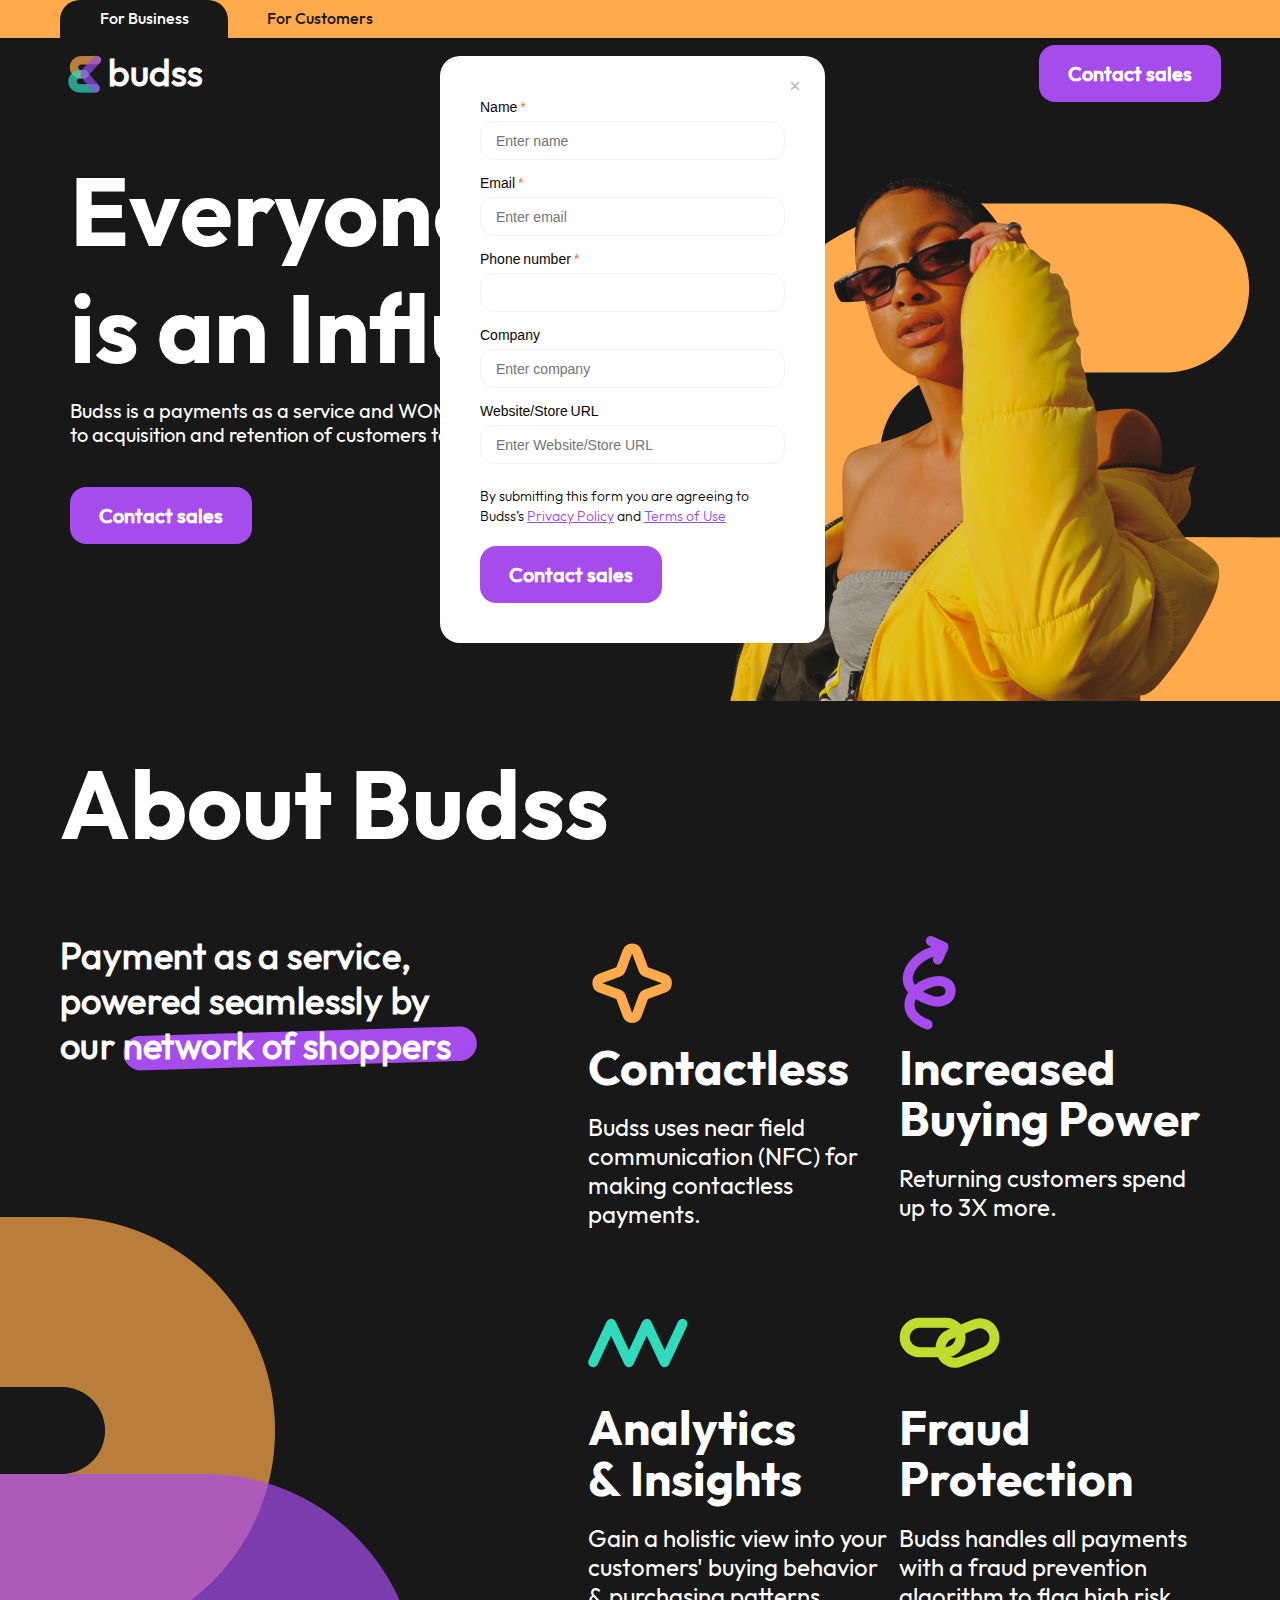
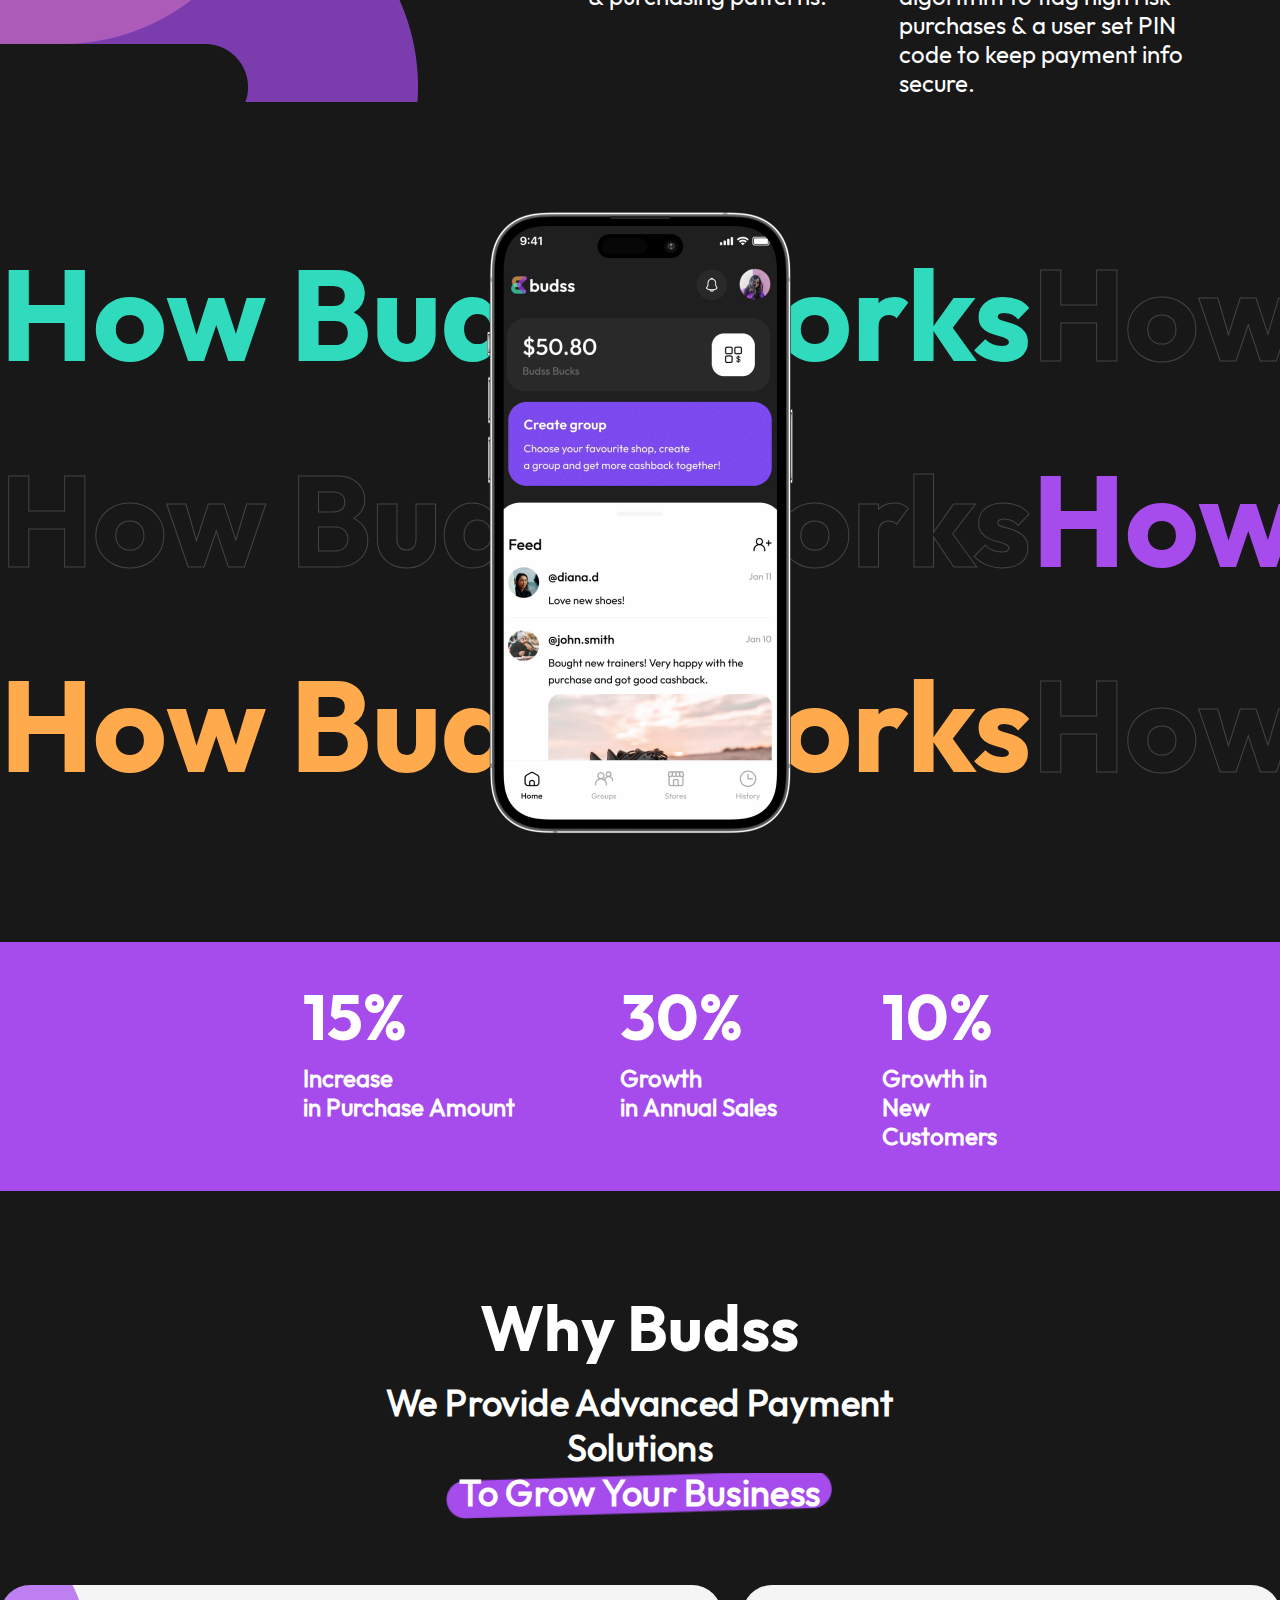
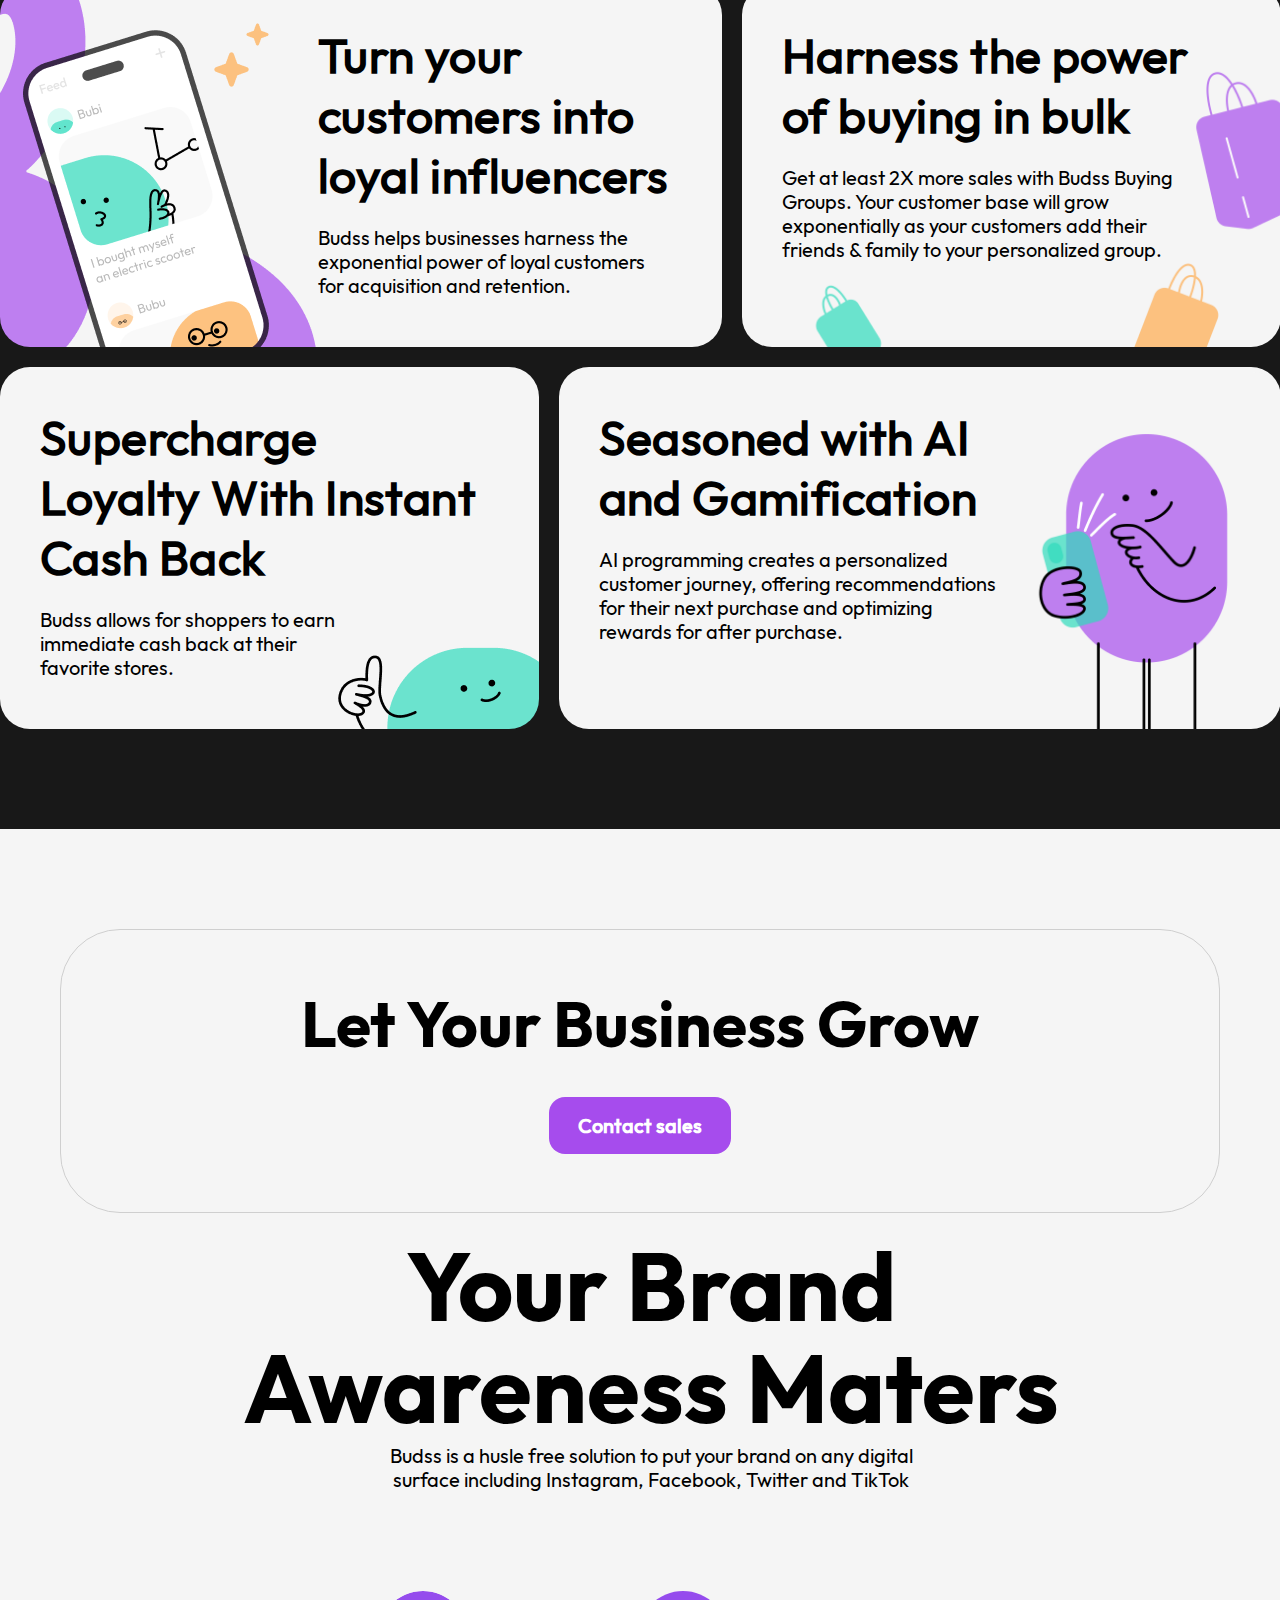
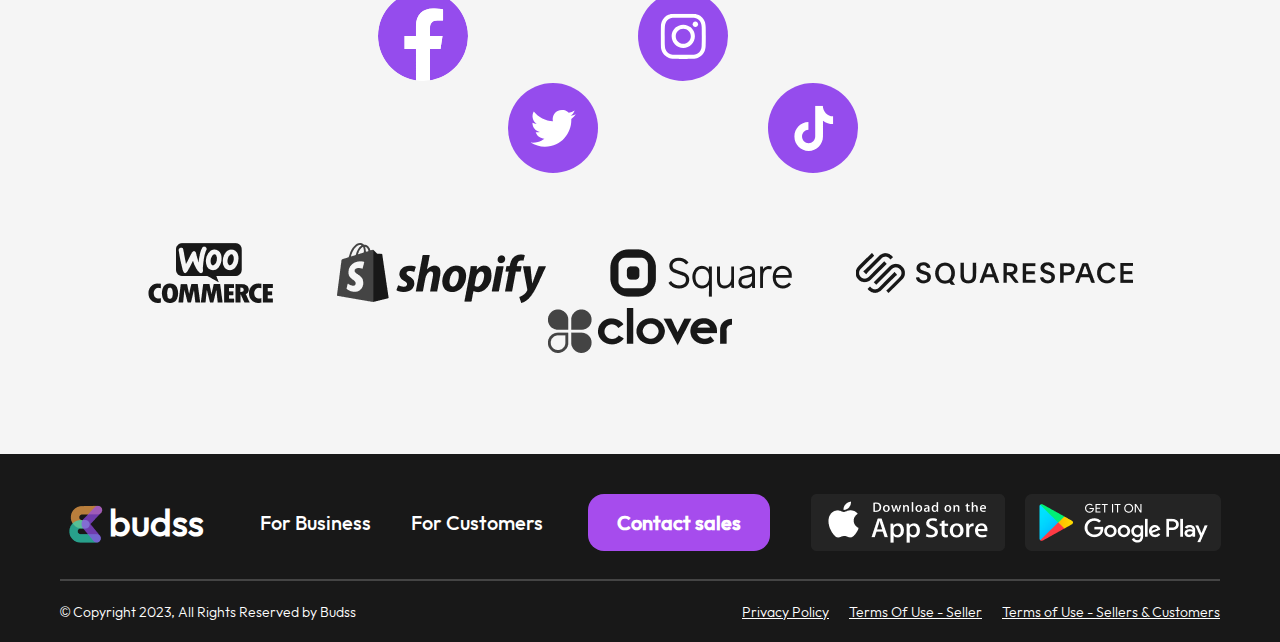
==== commit 879df769: "fix: modal windows landing fixes" ====
--- a/index.html
+++ b/index.html
@@ -7,7 +7,6 @@
     <link rel="icon" type="image/x-icon" href="assets/logo.png">
     <meta name="viewport" content="width=device-width, initial-scale=1.0" />
     <meta charset="utf-8">
-
 </head>
 <body class="body">
 
@@ -310,43 +309,6 @@
 
 
 
-    <div class="contact__box">
-        <form>
-            <label> Name<span class="necessary">*</span></label>
-            <input type="text" placeholder="Enter name">
-        </form>
-        <form>
-            <label> Email<span class="necessary">*</span></label>
-            <input type="email" placeholder="Enter email">
-        </form>
-        <form>
-            <label> Phone number<span class="necessary">*</span></label>
-            <input type="tel" pattern="(\s*)?(\+)?([- _():=+]?\d[- _():=+]?){10,14}(\s*)?" title="+7(***)*******">
-        </form>
-        <form>
-            <label> Company <span class="necessary">*</span></label>
-            <input type="text" placeholder="Enter company">
-        </form>
-        <form>
-            <label> Website/Store URL <span class="necessary">*</span></label>
-            <input type="text" placeholder="Website/Store URL">
-        </form>
-        <form>
-            <label> Name<span class="necessary">*</span></label>
-            <input type="text" placeholder="Enter name">
-        </form>
-        <div class="contact_error-message necessary">
-            Please fill in all required fields
-        </div>
-        <div class="contact_privacy">
-            By submitting this form you are agreeing to Budss’s
-            <a href="/">Privacy Policy</a>
-            and
-            <a href="/">Terms of Use</a>
-        </div>
-        <button type="submit" disabled='true'> Contact sales</button>
-    </div>
-
     <div class="contact__thanks-message">
         <picture>
             <img src="assets/contact__thanks.png" alt="Thanks!">
@@ -369,6 +331,65 @@
 
 </main>
 
+<div class="contact__box">
+    <div class="contact__close-btn">
+        <svg width="20" height="20" viewBox="0 0 20 20" fill="none" xmlns="http://www.w3.org/2000/svg">
+            <path d="M9.99978 10L13.5353 13.5355M6.46424 13.5355L9.99978 10L6.46424 13.5355ZM13.5353 6.46447L9.99978 10L13.5353 6.46447ZM9.99978 10L6.46424 6.46447L9.99978 10Z" stroke="#B9B9B9" stroke-width="1.5" stroke-linecap="round" stroke-linejoin="round"/>
+        </svg>
+    </div>
+    <form class="contact__form">
+        <label class="contact__label">
+            <span>
+                Name
+                <span class="necessary">*</span>
+            </span>
+            <input class="contact__input" type="text" placeholder="Enter name">
+            <span class="necessary hidden"> This field is required</span>
+        </label>
+
+        <label class="contact__label">
+            <span>
+                Email
+                <span class="necessary">*</span>
+            </span>
+            <input class="contact__input" type="email" placeholder="Enter email">
+            <span class="necessary hidden"> This field is required</span>
+        </label>
+
+        <label class="contact__label">
+            <span>
+                Phone number
+                <span class="necessary">*</span>
+            </span>
+            <input class="contact__input" type="tel" pattern="(\s*)?(\+)?([- _():=+]?\d[- _():=+]?){10,14}(\s*)?" title="+7(***)*******">
+            <span class="necessary hidden"> This field is required</span>
+        </label>
+
+        <label class="contact__label">
+            Company
+            <input class="contact__input" type="text" placeholder="Enter company">
+        </label>
+
+        <label class="contact__label">
+            Website/Store URL
+            <input class="contact__input" type="text" placeholder="Enter Website/Store URL">
+        </label>
+
+    </form>
+
+    <div class="contact_error-message necessary hidden">
+        Please fill in all required fields
+    </div>
+
+    <div class="contact_privacy">
+        By submitting this form you are agreeing to Budss’s
+        <a href="/" class="privacy_link">Privacy Policy</a>
+        and
+        <a href="/" class="privacy_link">Terms of Use</a>
+    </div>
+
+    <button type="submit" disabled='true' class="button button_contact"> Contact sales</button>
+</div>
 
 <div class="cookie__box hidden">
     <div class="cookie__close-btn">
--- a/index.css
+++ b/index.css
@@ -8,6 +8,7 @@
     --little-darker-gray: #444444;
     --darker-gray: #383838;
     --dark-gray: #181818;
+    --almost-black: #070707;
 
     --orange: #FFAA4C;
     --green: #2FDBBC;
@@ -168,8 +169,7 @@
 .burger,
 .burger__box,
 .burger__menu,
-.contact__thanks-message,
-.contact__box {
+.contact__thanks-message {
     display: none;
 }
 
@@ -590,7 +590,6 @@
     display: none
 }
 
-
 /* Cookie box*/
 .cookie__box {
     margin: auto 5vw;
@@ -617,6 +616,9 @@
     position: absolute;
     right:20px;
     top: 20px;
+}
+.cookie__close-btn:hover {
+    cursor: pointer;
 }
 .cookie__button {
     border: 2px solid var(--dark-purple);
@@ -646,6 +648,66 @@
     max-width: 783px;
 }
 
+/* Contact box */
+.contact__box {
+    position: fixed;
+    margin: auto auto 57px;
+    top: 56px;
+    left: calc(50% - 200px);
+    display: flex;
+    flex-direction: column;
+    width: 23.8%;
+    min-height: fit-content;
+    border-radius: 20px;
+    background-color: var(--white);
+    color: var(--almost-black);
+    padding: 40px;
+}
+.contact__close-btn {
+    position: absolute;
+    right:20px;
+    top: 20px;
+}
+.contact__close-btn:hover {
+    cursor: pointer;
+}
+.contact__form {
+    display: flex;
+    flex-direction: column;
+}
+.contact__label {
+    display: flex;
+    flex-direction: column;
+    font-family: Outfit-Bold, sans-serif;
+    font-size: 14px;
+    font-weight: 500;
+    line-height: 22px;
+    letter-spacing: 0;
+    text-align: left;
+    word-spacing: -1px;
+}
+.contact__input {
+    height: 37px;
+    border-radius: 14px;
+    border: 1px solid #F1F1F1;
+    margin-top: 3px;
+    margin-bottom: 12px;
+    padding: 0 15px;
+}
+.contact_privacy {
+    font-family: Outfit_Light, sans-serif;
+    font-size: 14px;
+    font-weight: 300;
+    line-height: 20px;
+    letter-spacing: 0;
+    text-align: left;
+    margin-top: 11px;
+    margin-bottom: 19px;
+}
+.privacy_link {
+    color: var(--dark-purple);
+}
+
 @media (max-width: 1439px) {
     .brand__awareness {
         flex-direction: column;
@@ -711,6 +773,12 @@
     .article_hero {
 
     }
+    .contact__box {
+        top: 79px;
+        left: calc(50% - 20%);
+        width: 40%;
+        padding: 19px;
+    }
 }
 @media (max-width: 900px) {
     .h3 {
@@ -732,16 +800,32 @@
     .button_contact {
         align-self: center;
     }
+    /* Cookie box*/
+    .cookie__box {
+        bottom: 166px;
+        padding: 30px 20px;
+    }
+    .cookie__content {
+        flex-direction: column;
+        column-gap: 40px;
+    }
+    .cookie__buttons {
+        flex-direction: column;
+        row-gap: 20px;
+    }
+    .cookie__button {
+        text-align: center;
+        padding-left: 30px;
+        padding-right: 30px;
+    }
+    .cookie__text {
+        margin-bottom: 40px;
+    }
 }
 
 @media (max-width: 680px) {
     /* Common elements styles*/
     .body {
-        background-color: var(--dark-gray);
-        color: var(--white);
-        font-family: Outfit, sans-serif;
-        letter-spacing: 0;
-        overflow-x: hidden;
         width: unset;
         scrollbar-gutter: stable;
     }
@@ -752,9 +836,6 @@
         line-height: 20px;
         letter-spacing: 0;
         text-align: center;
-    }
-    .button:hover {
-        cursor: pointer;
     }
     .h1 {
         font-size: 40px;
@@ -798,12 +879,6 @@
         left: calc(8%);
         z-index: -1;
     }
-    .hidden {
-        display: none!important;
-    }
-    .necessary {
-        color: var(--red);
-    }
 
     /* Header*/
     .header__mode {
@@ -830,13 +905,10 @@
         line-height: 14px;
     }
     .logomenu__button {
-        margin-top: 7px;
-    }
-    .burger,
+        display: none;
+    }
     .burger__box,
-    .burger__menu,
-    .contact__thanks-message,
-    .contact__box {
+    .burger__menu {
         display: none;
     }
 
@@ -1074,7 +1146,6 @@
     .buttons_dl {
         row-gap: 19px;
     }
-
     .dl_appstore {
         background-image: url("assets/button_appstore.png");
     }
@@ -1087,69 +1158,13 @@
         margin: 37px 16px;
     }
 
-
-    /* Cookie box*/
-    .cookie__box {
-        margin: auto 5vw;
-        position: fixed;
-        background-color: var(--white);
-        bottom: 30px;
-        color: var(--darker-gray);
-        border-radius: 16px;
-        display: flex;
-        flex-direction: column;
-        align-self: center;
-        padding: 30px 60px 30px 30px;
-    }
-    .cookie__content {
-        display: flex;
-        flex-direction: row;
-        column-gap: 140px;
-    }
-    .cookie__buttons {
-        display: flex;
-        column-gap: 10px;
-    }
-    .cookie__close-btn {
-        position: absolute;
-        right:20px;
-        top: 20px;
-    }
-    .cookie__button {
-        border: 2px solid var(--dark-purple);
-        border-radius: 16px;
-        height: 57px;
-        background-color: transparent;
-        font-family: Outfit_SemiBold, sans-serif;
-        font-size: 20px;
-        font-weight: 600;
-        line-height: 25px;
-        letter-spacing: 0;
-        text-align: left;
-        padding-left: 30px;
-        padding-right: 30px;
-    }
-    .cookie__button_accept {
-        color: var(--white);
-        background-color: var(--dark-purple);
-    }
-    .cookie__text {
-        font-family: Outfit_Light, sans-serif;
-        font-size: 20px;
-        font-weight: 300;
-        line-height: 28px;
-        letter-spacing: 0;
-        text-align: left;
-        max-width: 783px;
-    }
-
-
-
-    .logomenu__button {
-        display: none;
-    }
-
-
+    /* Contact box */
+    .contact__box {
+        top: 79px;
+        left: calc(50% - 45%);
+        width: 79.8%;
+        padding: 19px;
+    }
 
 
     /*.burger {*/
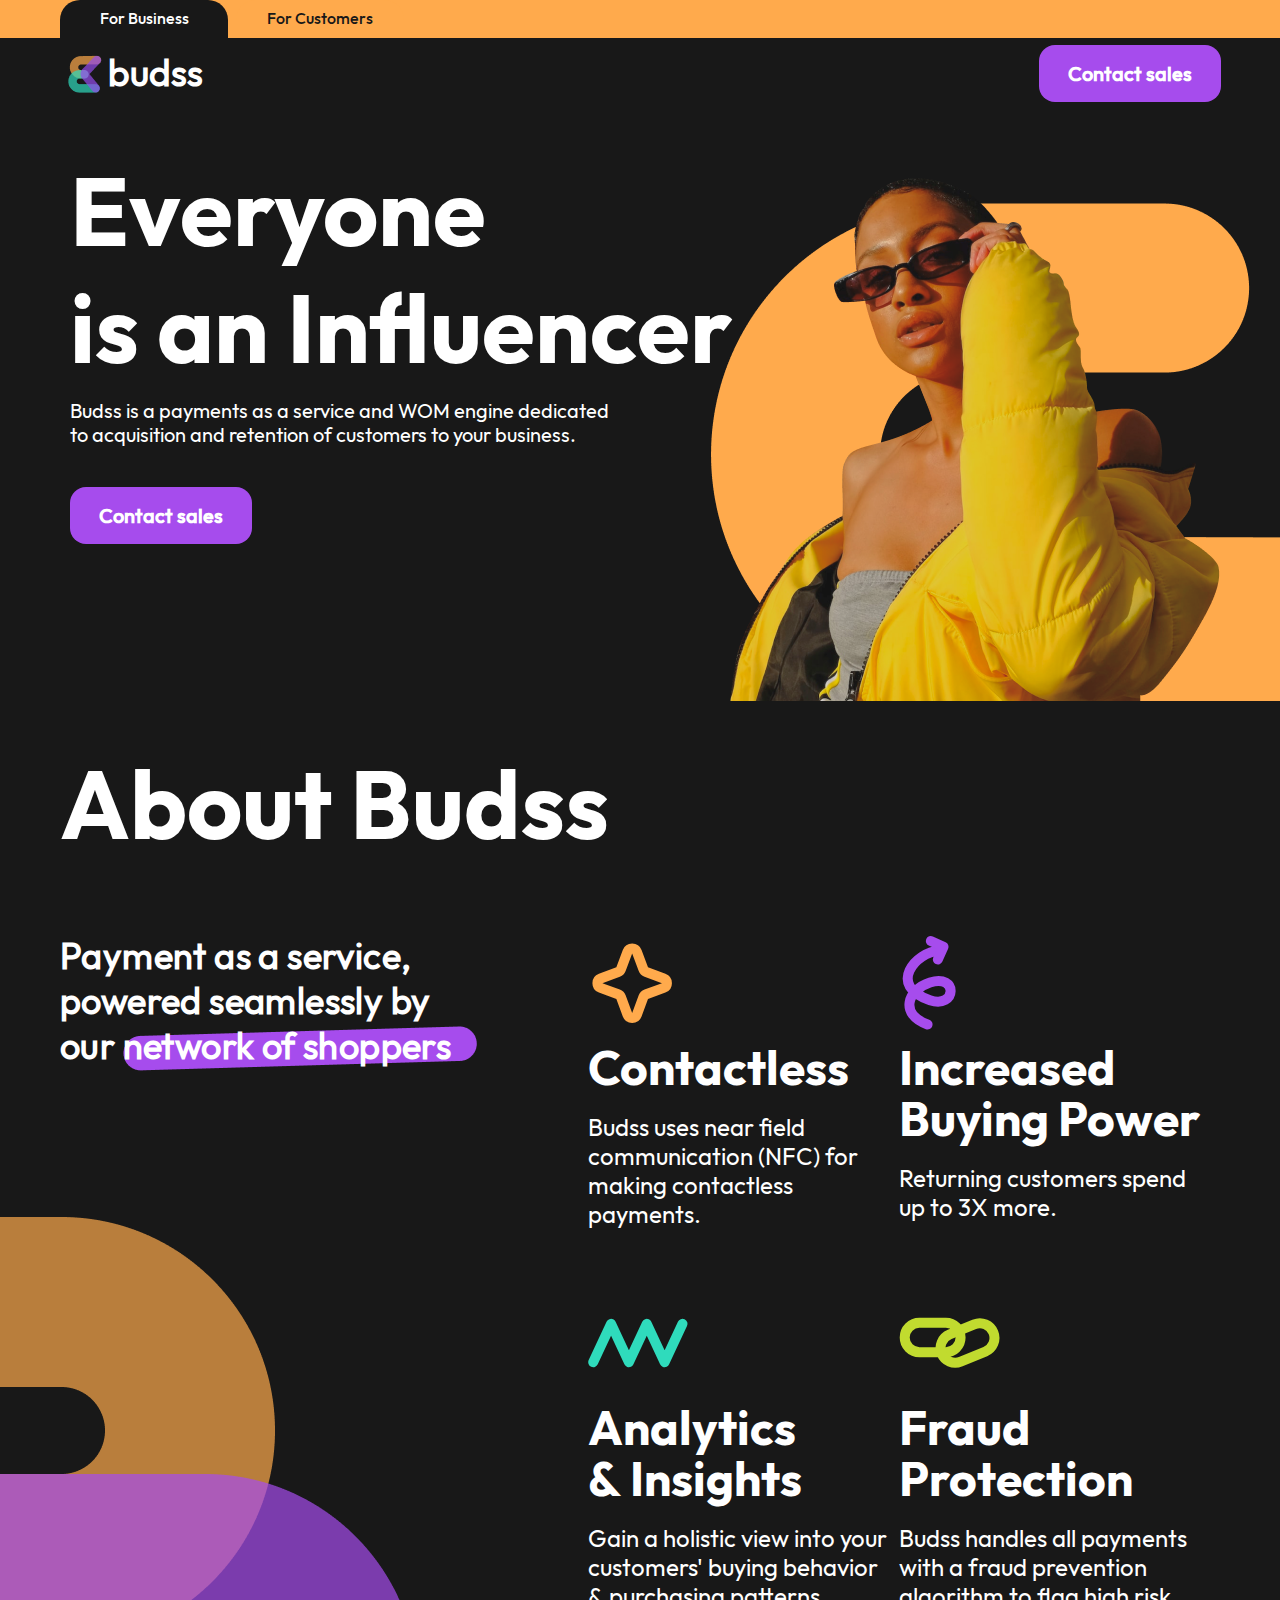
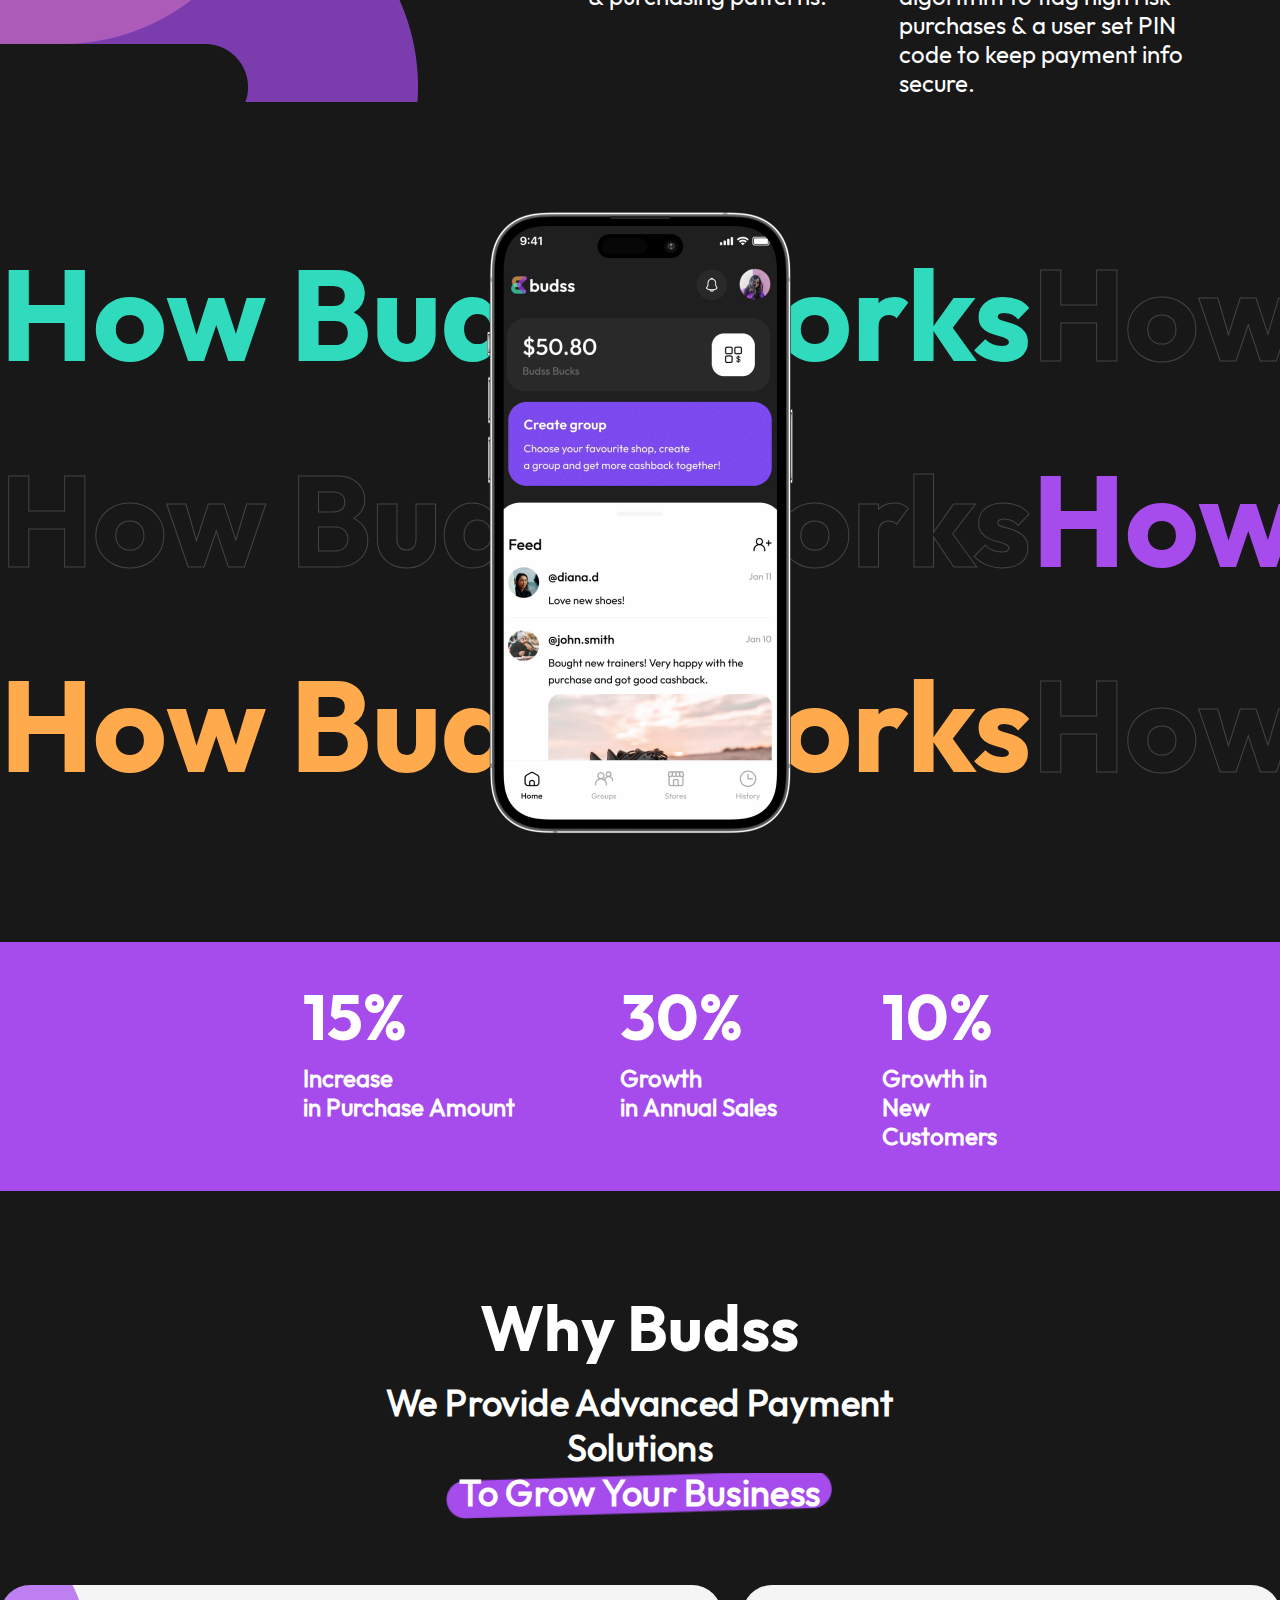
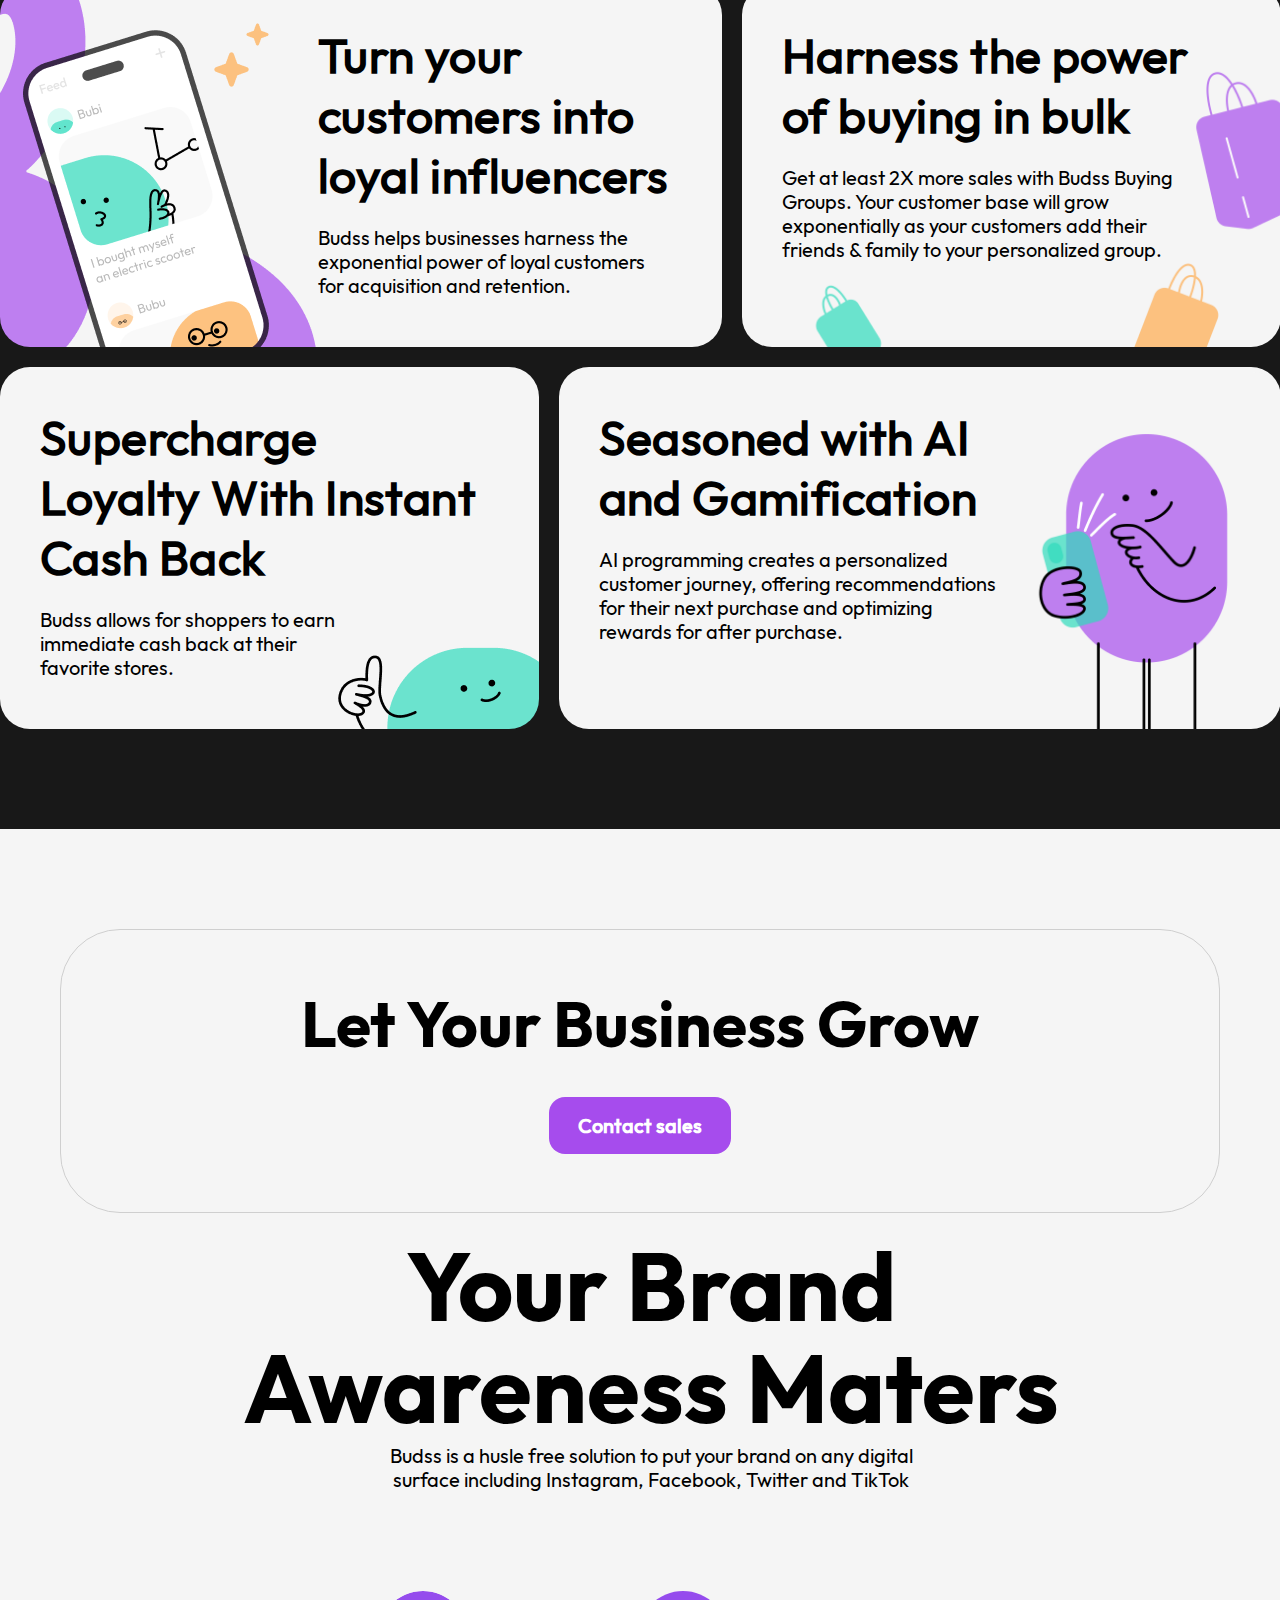
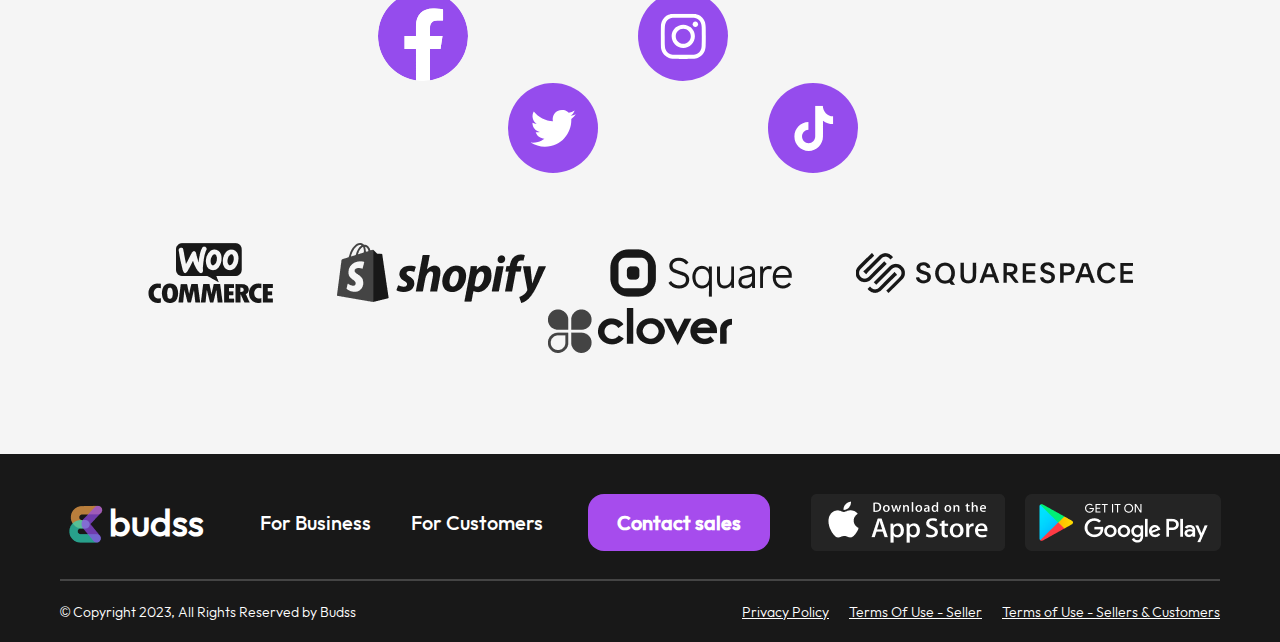
==== commit 870f45e1: "feat: add burger" ====
--- a/index.html
+++ b/index.html
@@ -29,9 +29,11 @@
                     <span class="logo__text">budss</span>
                 </div>
                 <div class="burger">
-                    <div class="burger__layer"> </div>
-                    <div class="burger__layer"> </div>
-                    <div class="burger__layer"> </div>
+                    <svg width="40" height="40" viewBox="0 0 40 40" fill="none" xmlns="http://www.w3.org/2000/svg">
+                        <rect x="8" y="10" width="24" height="2" rx="1" fill="white"/>
+                        <rect x="8" y="19" width="24" height="2" rx="1" fill="white"/>
+                        <rect x="8" y="28" width="24" height="2" rx="1" fill="white"/>
+                    </svg>
                 </div>
                 <button class="button logomenu__button button_contact">
                     Contact sales
@@ -307,31 +309,42 @@
     </div>
     </section>
 
-
-
-    <div class="contact__thanks-message">
-        <picture>
-            <img src="assets/contact__thanks.png" alt="Thanks!">
-        </picture>
-        <div class="contact_h1"> Thank you! </div>
-        <div> Thank you, we have received your application and will contact you soon!</div>
-        <button class="button_contact"> Super! </button>
-    </div>
-
-    <div class="burger__menu">
-        <button class="button button_contact"> Contact sales </button>
+</main>
+
+<div class="burger__menu hidden">
+    <div class="burger__menu_content">
+        <div class="burger__close-btn">
+            <svg width="40" height="40" viewBox="0 0 20 20" fill="none" xmlns="http://www.w3.org/2000/svg">
+                <path d="M9.99978 10L13.5353 13.5355M6.46424 13.5355L9.99978 10L6.46424 13.5355ZM13.5353 6.46447L9.99978 10L13.5353 6.46447ZM9.99978 10L6.46424 6.46447L9.99978 10Z" stroke="#B9B9B9" stroke-width="1.5" stroke-linecap="round" stroke-linejoin="round"/>
+            </svg>
+        </div>
+        <button class="burger__contact-button"> Contact sales </button>
         <div class="burger__links">
-            <a href="/"> For Business </a>
-            <a href="/"> For Customers </a>
-            <a href="/"> Privacy Policy </a>
-            <a href="/"> Terms Of Use - Seller </a>
-            <a href="/"> Terms of Use - Sellers & Customers </a>
-        </div>
-    </div>
-
-</main>
-
-<div class="contact__box">
+            <a href="/" class="burger__link"> For Business </a>
+            <a href="/" class="burger__link"> For Customers </a>
+            <a href="/" class="burger__link"> Privacy Policy </a>
+            <a href="/" class="burger__link"> Terms Of Use - Seller </a>
+            <a href="/" class="burger__link"> Terms of Use - Sellers & Customers </a>
+        </div>
+    </div>
+</div>
+
+<div class="contact__thanks-message hidden">
+    <div class="contact__close-btn">
+        <svg width="20" height="20" viewBox="0 0 20 20" fill="none" xmlns="http://www.w3.org/2000/svg">
+            <path d="M9.99978 10L13.5353 13.5355M6.46424 13.5355L9.99978 10L6.46424 13.5355ZM13.5353 6.46447L9.99978 10L13.5353 6.46447ZM9.99978 10L6.46424 6.46447L9.99978 10Z" stroke="#B9B9B9" stroke-width="1.5" stroke-linecap="round" stroke-linejoin="round"/>
+        </svg>
+    </div>
+    <picture>
+        <source srcset="assets/contact__thanks_small.png" media="(max-width: 1000px)" />
+        <img src="assets/contact__thanks.png" alt="Thanks!">
+    </picture>
+    <div class="contact_h1"> Thank you! </div>
+    <div class="contact__thanks-span"> Thank you, we have received your application and will contact you soon!</div>
+    <button class="contact__thanks-button"> Super! </button>
+</div>
+
+<div class="contact__box hidden">
     <div class="contact__close-btn">
         <svg width="20" height="20" viewBox="0 0 20 20" fill="none" xmlns="http://www.w3.org/2000/svg">
             <path d="M9.99978 10L13.5353 13.5355M6.46424 13.5355L9.99978 10L6.46424 13.5355ZM13.5353 6.46447L9.99978 10L13.5353 6.46447ZM9.99978 10L6.46424 6.46447L9.99978 10Z" stroke="#B9B9B9" stroke-width="1.5" stroke-linecap="round" stroke-linejoin="round"/>
@@ -448,7 +461,6 @@
     </div>
 </footer>
 
-
 <footer class="footer footer_small">
     <div class="footer__controls">
         <div class="footer__controls_logo logo footer__logo">
--- a/index.css
+++ b/index.css
@@ -166,10 +166,7 @@
 .logomenu__button {
     margin-top: 7px;
 }
-.burger,
-.burger__box,
-.burger__menu,
-.contact__thanks-message {
+.burger {
     display: none;
 }
 
@@ -707,6 +704,99 @@
 .privacy_link {
     color: var(--dark-purple);
 }
+.contact__thanks-message {
+    background-color: var(--white);
+    position: fixed;
+    top: 68px;
+    width: 24.3%;
+    height: fit-content;
+    margin: auto 35.9%;
+    padding: 40px 36px;
+    font-family: Outfit, sans-serif;
+    color: var(--little-darker-gray);
+    font-size: 24px;
+    font-weight: 400;
+    line-height: 29px;
+    letter-spacing: 0px;
+    text-align: center;
+    border-radius: 20px;
+}
+.contact_h1 {
+    font-family: Outfit_SemiBold, sans-serif;
+    color: var(--purple);
+    font-size: 36px;
+    font-weight: 600;
+    line-height: 45px;
+    letter-spacing: 0;
+    text-align: center;
+    margin-top: 17px;
+    margin-bottom: 17px;
+}
+.contact__thanks-button {
+    margin-top: 20px;
+    background-color: var(--purple);
+    border-radius: 16px;
+    border: none;
+    color: var(--white);
+    font-weight: 600;
+    font-size: 20px;
+    line-height: 25px;
+    width: 97%;
+    height: 57px;
+    padding-top: 5px;
+}
+
+.burger__menu {
+    width: 100%;
+    height: 100%;
+    position: fixed;
+    background-color: var(--dark-gray);
+    top:0;
+    left:0;
+}
+.burger__menu_content {
+    display: flex;
+    flex-direction: column;
+    justify-content: flex-start;
+}
+.burger__contact-button {
+    margin: 196px 17px 179px;
+    background-color: var(--purple);
+    border-radius: 16px;
+    border: none;
+    color: var(--white);
+    font-weight: 600;
+    font-size: 20px;
+    line-height: 25px;
+    width: 343px;
+    height: 57px;
+    padding-top: 5px;
+}
+.burger__contact-button:hover{
+    cursor: pointer;
+}
+.burger__links {
+    display: flex;
+    flex-direction: column;
+}
+.burger__link {
+    font-family: Outfit_Medium, sans-serif;
+    font-size: 20px;
+    font-weight: 500;
+    line-height: 25px;
+    letter-spacing: 0px;
+    text-align: left;
+    color: var(--white);
+    text-decoration: none;
+    padding-left: 17px;
+    margin-bottom: 16px;
+}
+.burger__close-btn{
+    position: absolute;
+    right: 17px;
+    top: 15px;
+}
+
 
 @media (max-width: 1439px) {
     .brand__awareness {
@@ -820,6 +910,11 @@
     }
     .cookie__text {
         margin-bottom: 40px;
+    }
+    .contact__thanks-message{
+        margin: auto 25%;
+        padding: 40px 36px;
+        width: 40%;
     }
 }
 
@@ -907,8 +1002,13 @@
     .logomenu__button {
         display: none;
     }
-    .burger__box,
-    .burger__menu {
+    .burger {
+        display: unset;
+        position: absolute;
+        right: 14px;
+        top: 53px;
+    }
+    .burger__box {
         display: none;
     }
 
@@ -1165,28 +1265,33 @@
         width: 79.8%;
         padding: 19px;
     }
-
-
-    /*.burger {*/
-    /*    width: 24px;*/
-    /*    height: 16px;*/
-    /*    display: none;*/
-    /*    align-items: flex-end;*/
-    /*    flex-direction: column;*/
-    /*    row-gap: 2px;*/
-    /*    position: relative;*/
-    /*    cursor: pointer;*/
-    /*    padding: 0;*/
-    /*    border: 0;*/
-    /*    background-color: transparent;*/
-    /*}*/
-    /*.burger__layer {*/
-    /*    width: 24px;*/
-    /*    margin: 3px 0 0;*/
-    /*    border: 1px solid white;*/
-    /*}*/
-
-}
-
-
-
+    .contact__thanks-message{
+        margin: auto 5.7%;
+        padding: 40px 36px;
+        width: 70%;
+        top: 169px;
+
+        font-size: 20px;
+
+        line-height: 24px;
+    }
+    .contact_h1 {
+        font-size: 24px;
+        line-height: 29px;
+        margin-bottom: 19px;
+    }
+    .contact__close-btn {
+        position: absolute;
+        right: 13px;
+        top: 20px;
+    }
+    .contact__thanks-span{
+        margin: 0 -15px;
+    }
+
+
+
+}
+
+
+
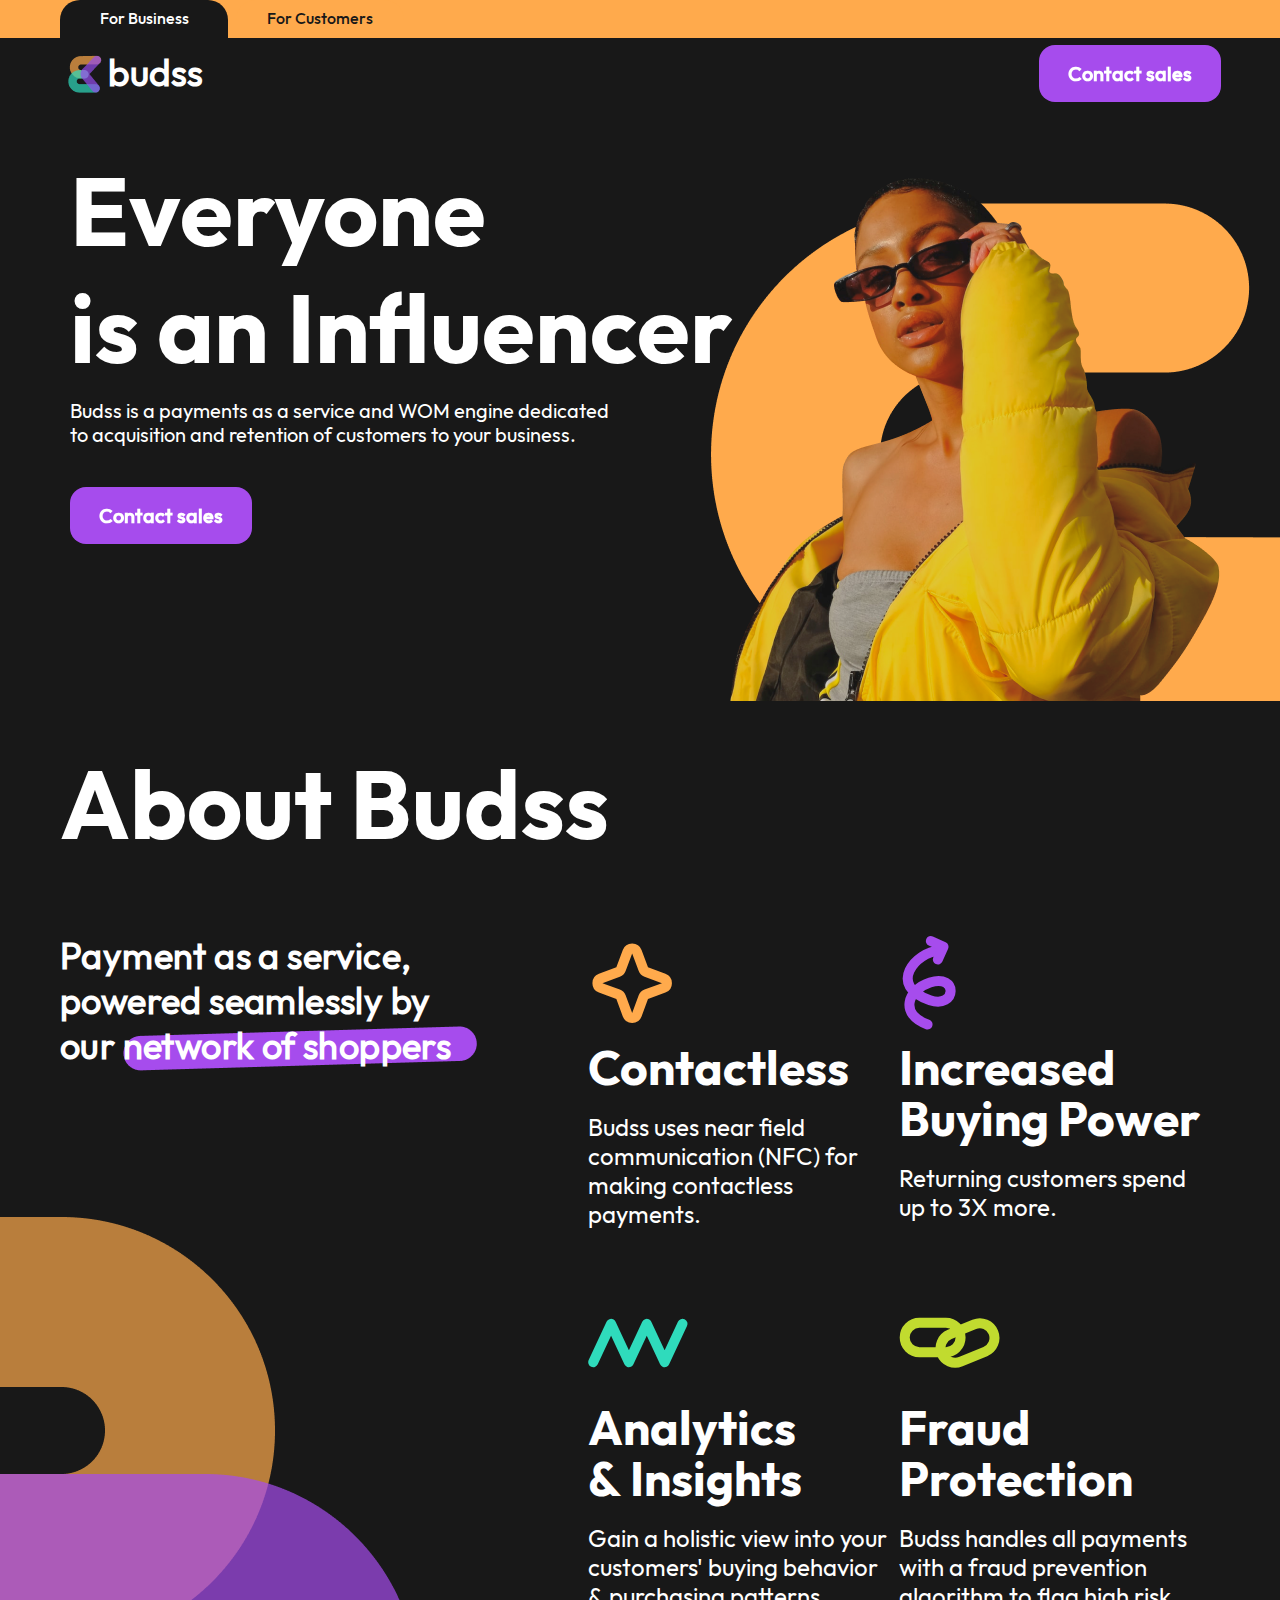
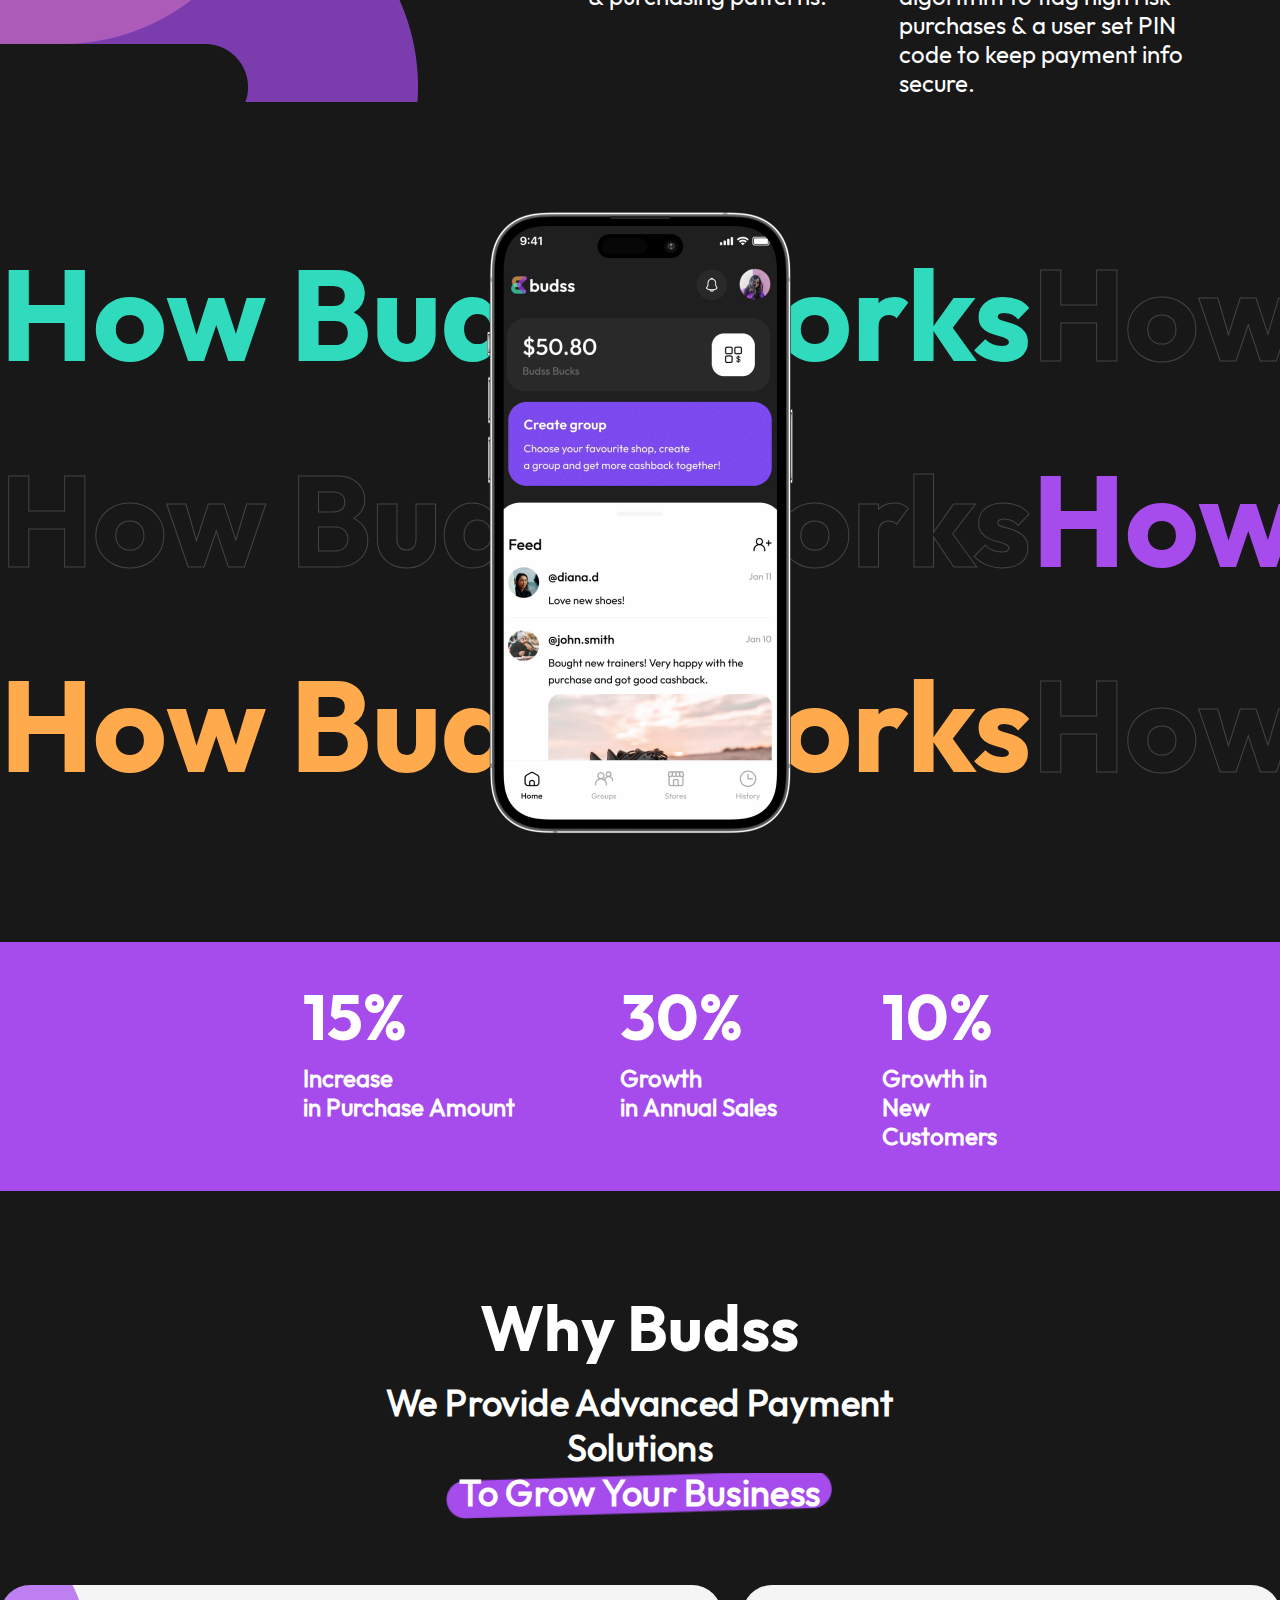
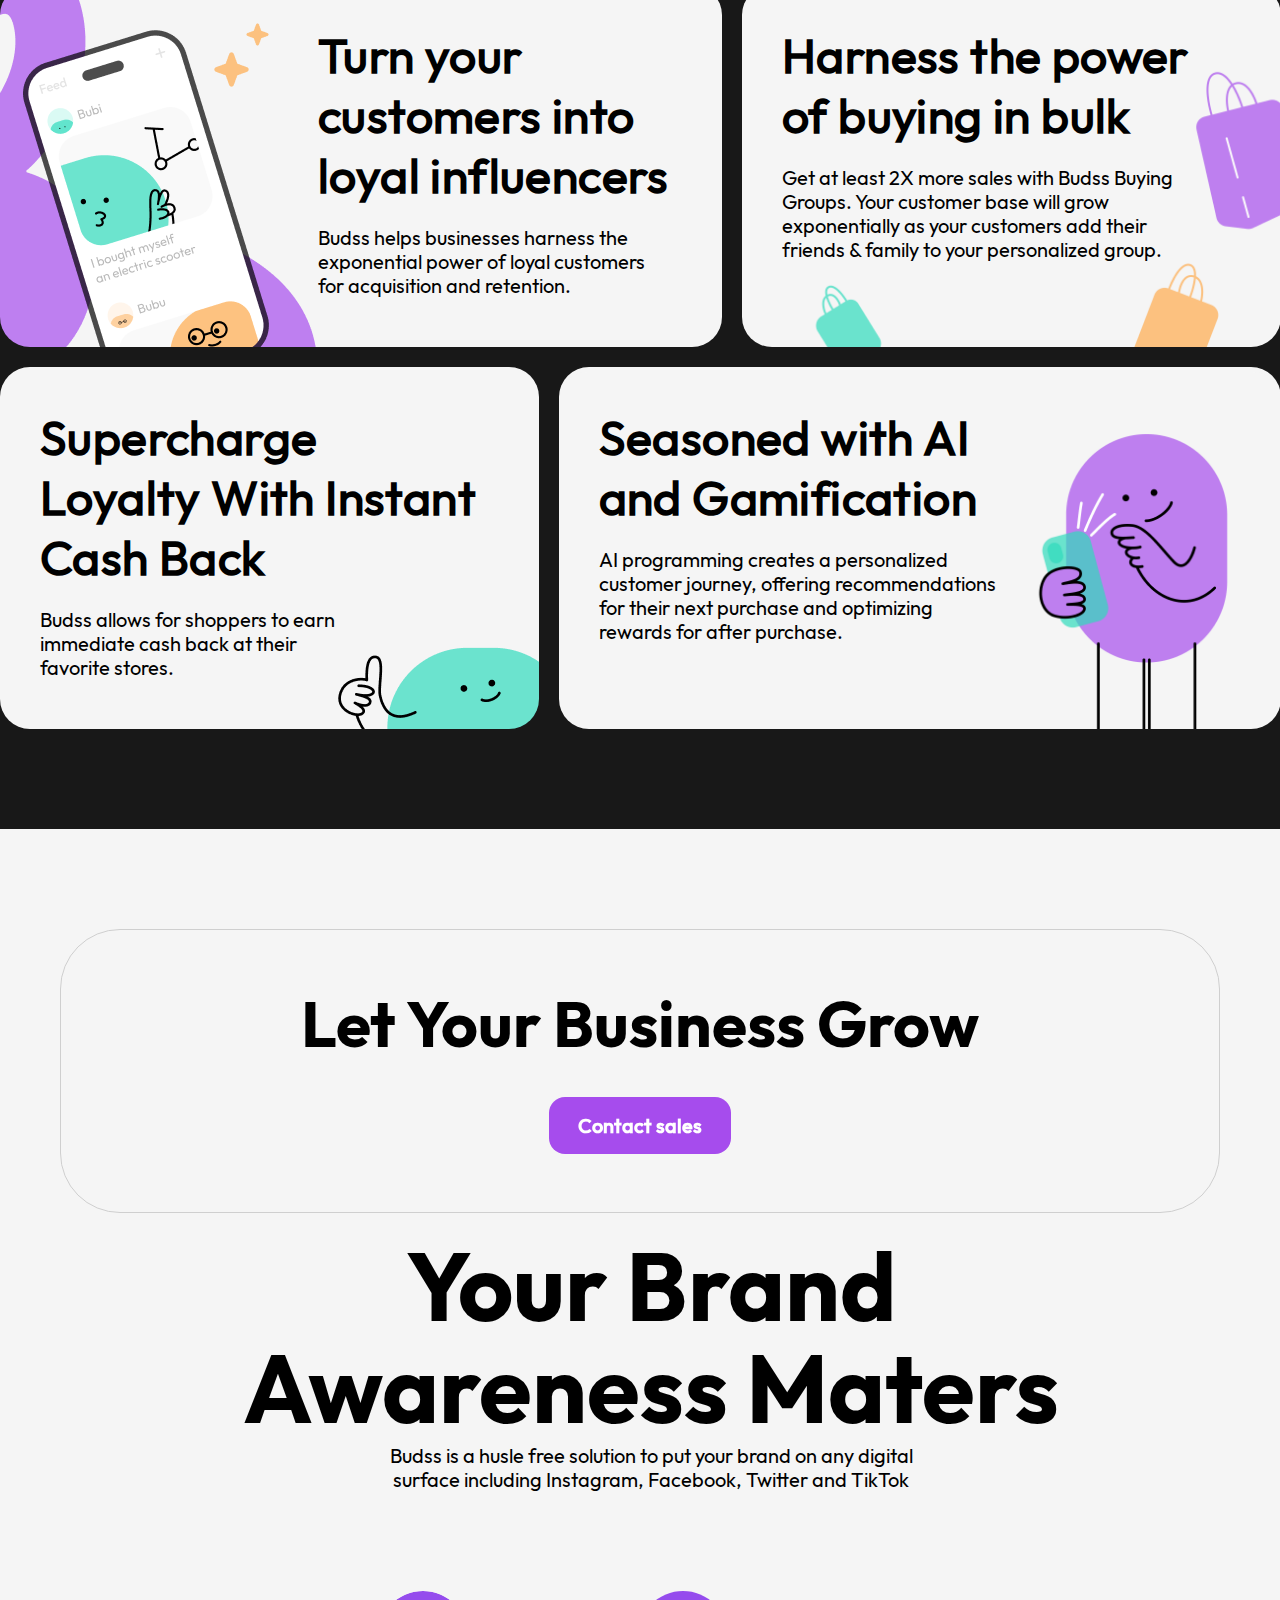
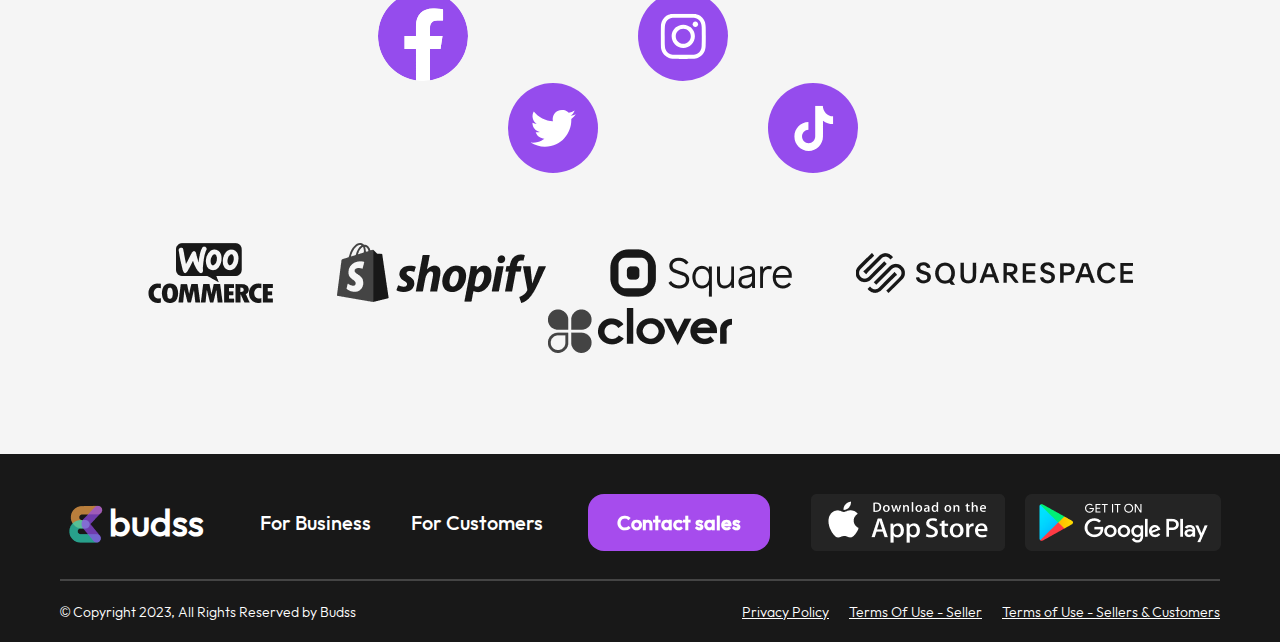
==== commit c642015b: "feat: add hovers" ====
--- a/index.html
+++ b/index.html
@@ -36,7 +36,9 @@
                     </svg>
                 </div>
                 <button class="button logomenu__button button_contact">
-                    Contact sales
+                    <span class="contact-button__span">
+                       Contact sales
+                    </span>
                 </button>
             </div>
         </header >
@@ -45,7 +47,11 @@
                 <h1 class="h1"> Everyone </h1>
                 <div class="h1">is an Influencer </div>
                 <span class="content__text"> Budss is a payments as a service and WOM engine dedicated to acquisition and retention of customers to your business. </span>
-                <button class="button button_contact"> Contact sales </button>
+                <button class="button button_contact">
+                    <span class="contact-button__span">
+                       Contact sales
+                    </span>
+                </button>
             </div>
             <div class="article__images">
                 <picture class="article__image image_vector">
@@ -205,7 +211,11 @@
         <div class="brand__contact">
             <div class="contact__content">
                 <h3 class="h3"> Let Your Business Grow</h3>
-                <button class="button button_contact"> Contact sales </button>
+                <button class="button button_contact button_onwhite">
+                    <span class="contact-button__span span_onwhite">
+                       Contact sales
+                    </span>
+                </button>
             </div>
         </div>
         <div class="brand__awareness">
@@ -318,7 +328,11 @@
                 <path d="M9.99978 10L13.5353 13.5355M6.46424 13.5355L9.99978 10L6.46424 13.5355ZM13.5353 6.46447L9.99978 10L13.5353 6.46447ZM9.99978 10L6.46424 6.46447L9.99978 10Z" stroke="#B9B9B9" stroke-width="1.5" stroke-linecap="round" stroke-linejoin="round"/>
             </svg>
         </div>
-        <button class="burger__contact-button"> Contact sales </button>
+        <button class="burger__contact-button">
+            <span class="contact-button__span">
+               Contact sales
+            </span>
+        </button>
         <div class="burger__links">
             <a href="/" class="burger__link"> For Business </a>
             <a href="/" class="burger__link"> For Customers </a>
@@ -341,7 +355,11 @@
     </picture>
     <div class="contact_h1"> Thank you! </div>
     <div class="contact__thanks-span"> Thank you, we have received your application and will contact you soon!</div>
-    <button class="contact__thanks-button"> Super! </button>
+    <button class="contact__thanks-button">
+        <span class="contact-button__span">
+            Super!
+        </span>
+    </button>
 </div>
 
 <div class="contact__box hidden">
@@ -401,7 +419,11 @@
         <a href="/" class="privacy_link">Terms of Use</a>
     </div>
 
-    <button type="submit" disabled='true' class="button button_contact"> Contact sales</button>
+    <button type="submit" disabled='true' class="button button_contact">
+        <span class="contact-button__span">
+           Contact sales
+        </span>
+    </button>
 </div>
 
 <div class="cookie__box hidden">
@@ -415,7 +437,11 @@
             This website uses cookies to ensure you get the best experience on our website. They also allow us to analyze user behavior in order to constantly improve the website for you.
         </div>
         <div class="cookie__buttons">
-            <button class="cookie__button cookie__button_accept"> Accept </button>
+            <button class="cookie__button cookie__button_accept">
+                <span class="contact-button__span">
+                    Accept
+                </span>
+            </button>
             <button class="cookie__button"> Decline </button>
         </div>
     </div>
@@ -436,7 +462,11 @@
             <a class="links__link"> For Customers</a>
         </div>
         <div class="footer__controls_buttons">
-            <button class="button button_contact"> Contact sales </button>
+            <button class="button button_contact">
+                <span class="contact-button__span">
+                   Contact sales
+                </span>
+            </button>
             <div class="buttons_dl">
                 <button class="button button_dl">
                     <picture>
@@ -479,7 +509,11 @@
             <a class="links__link"> Terms of Use - Sellers & Customers</a>
         </div>
         <div class="footer__controls_buttons">
-            <button class="button button_contact footer__contact"> Contact sales </button>
+            <button class="button button_contact footer__contact">
+                <span class="contact-button__span">
+                    Contact sales
+                </span>
+            </button>
             <div class="buttons_dl">
                 <button class="button button_dl dl_appstore">
                 </button>
--- a/index.css
+++ b/index.css
@@ -84,7 +84,10 @@
     letter-spacing: 0;
     margin-bottom: 35px;
 }
-.button_contact {
+
+.button_contact,
+.burger__contact-button,
+.contact__thanks-button {
     background-color: var(--purple);
     border-radius: 16px;
     border: none;
@@ -95,6 +98,71 @@
     width: 182px;
     height: 57px;
     padding-top: 5px;
+    transition: background-color .2s ease,border-color .2s ease,color .2s ease,fill .2s ease,transform .2s ease-in-out;
+    cursor: pointer;
+    overflow: hidden;
+    will-change: transform;
+}
+.button_contact:hover,
+.burger__contact-button:hover,
+.contact__thanks-button:hover {
+    transition: background-color .2s ease,border-color .2s ease,color .2s ease,fill .2s ease,transform .2s ease-in-out;
+    transform: scale(1.07);
+    will-change: transform;
+}
+.button_contact::after,
+.burger__contact-button::after,
+.contact__thanks-button::after {
+    content: "";
+    display: block;
+    height: 67%;
+    width: 98.5%;
+    position: absolute;
+    left: 0;
+    top: 0;
+    transform: translate(-100%) rotate(10deg);
+    transform-origin: top left;
+    transition: background-color .2s ease,border-color .2s ease,color .3s ease,fill .2s ease,transform .2s ease-in-out;
+    will-change: transform;
+    z-index: -1;
+    border-radius: 16px;
+    background-color: var(--dark-gray);
+    border: 2px solid var(--dark-purple);
+    padding-top: 15px;
+    color: var(--dark-gray);
+}
+.button_contact:hover::after,
+.burger__contact-button:hover::after,
+.contact__thanks-button:hover::after {
+    transform: translate(0);
+    z-index: 0;
+    color: var(--white);
+    border: 2px solid var(--dark-purple);
+}
+
+.button_onwhite::after,
+.cookie__button::after {
+    height: 100%;
+    width: 100%;
+}
+.button_onwhite:hover,
+.cookie__button:hover {
+    color: var(--white);
+    background-color: var(--dark-gray);
+    border: 2px solid var(--dark-gray);
+}
+.button_onwhite:hover::after,
+.cookie__button:hover::after {
+    border: 2px solid var(--dark-gray);
+}
+
+
+
+.contact-button__span {
+    position: relative;
+    z-index: 2;
+    color: white;
+    background-color: transparent;
 }
 .section {
     margin-bottom: 100px;
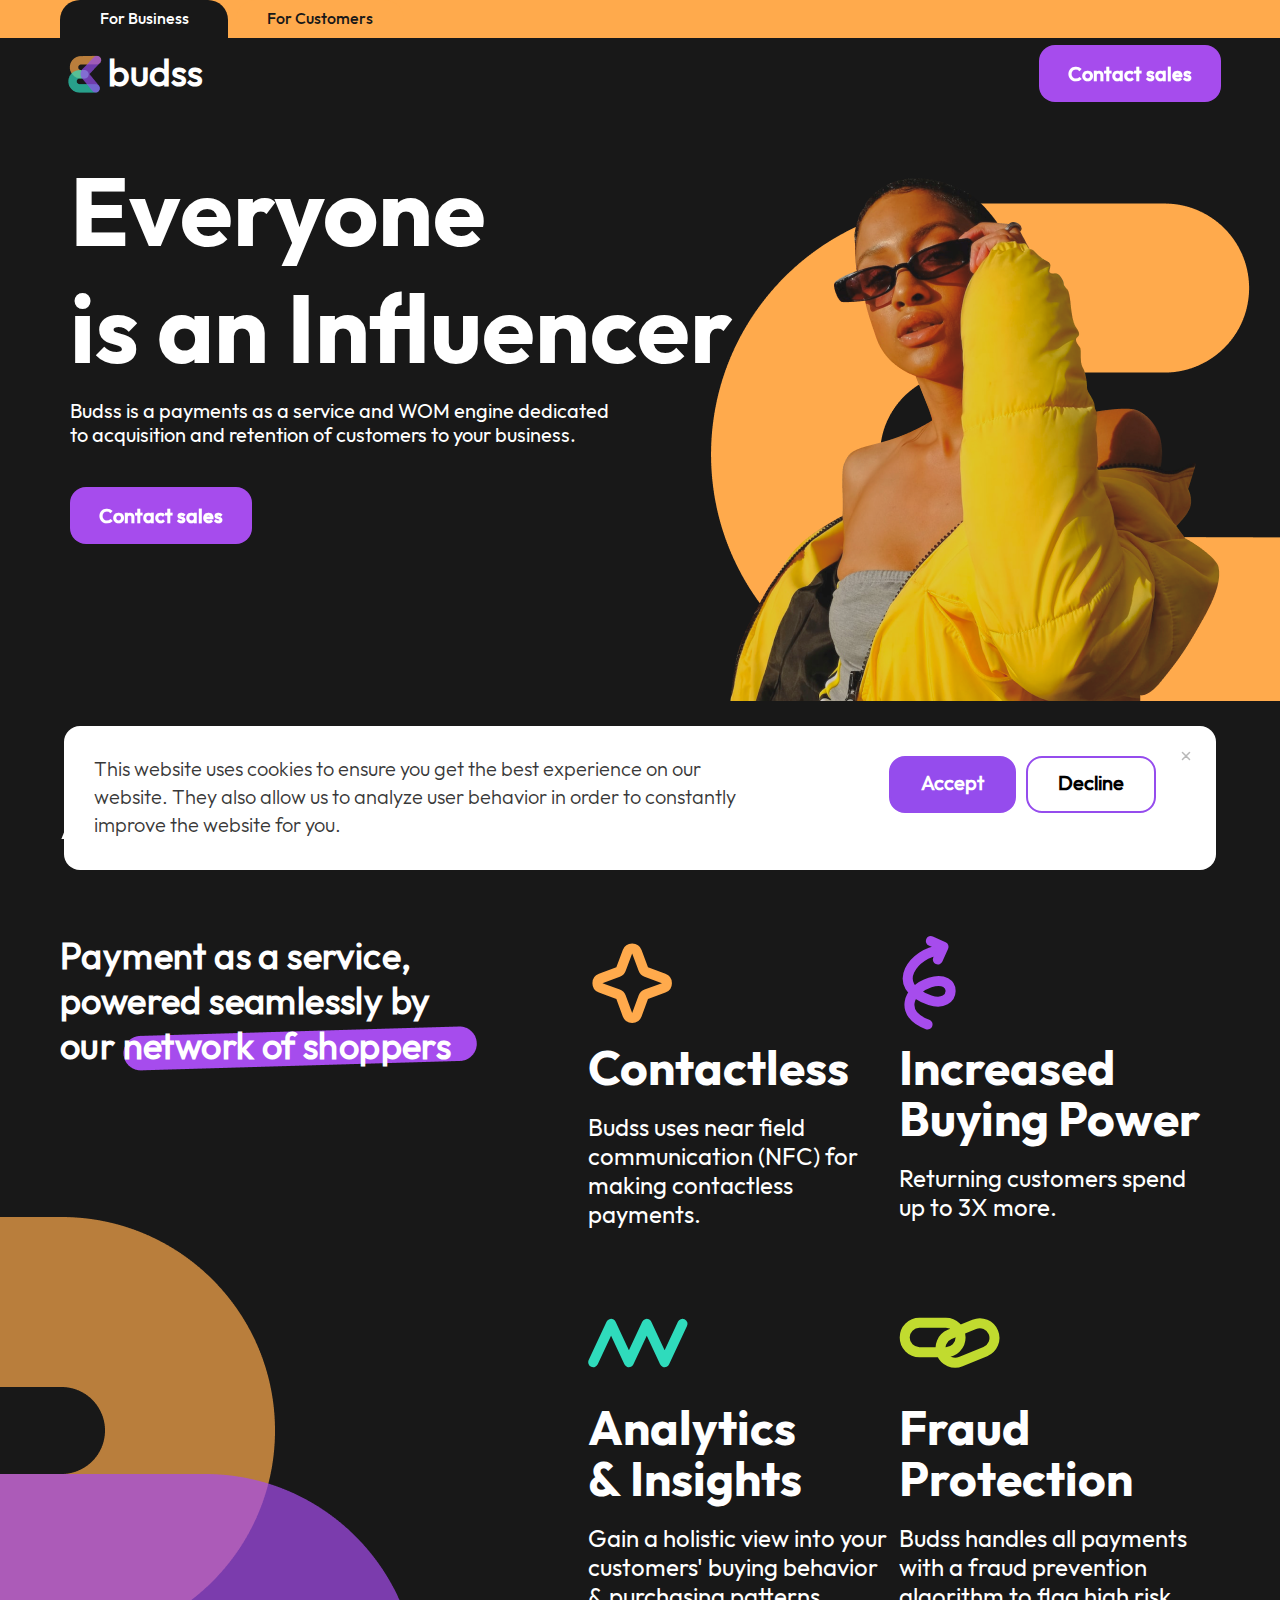
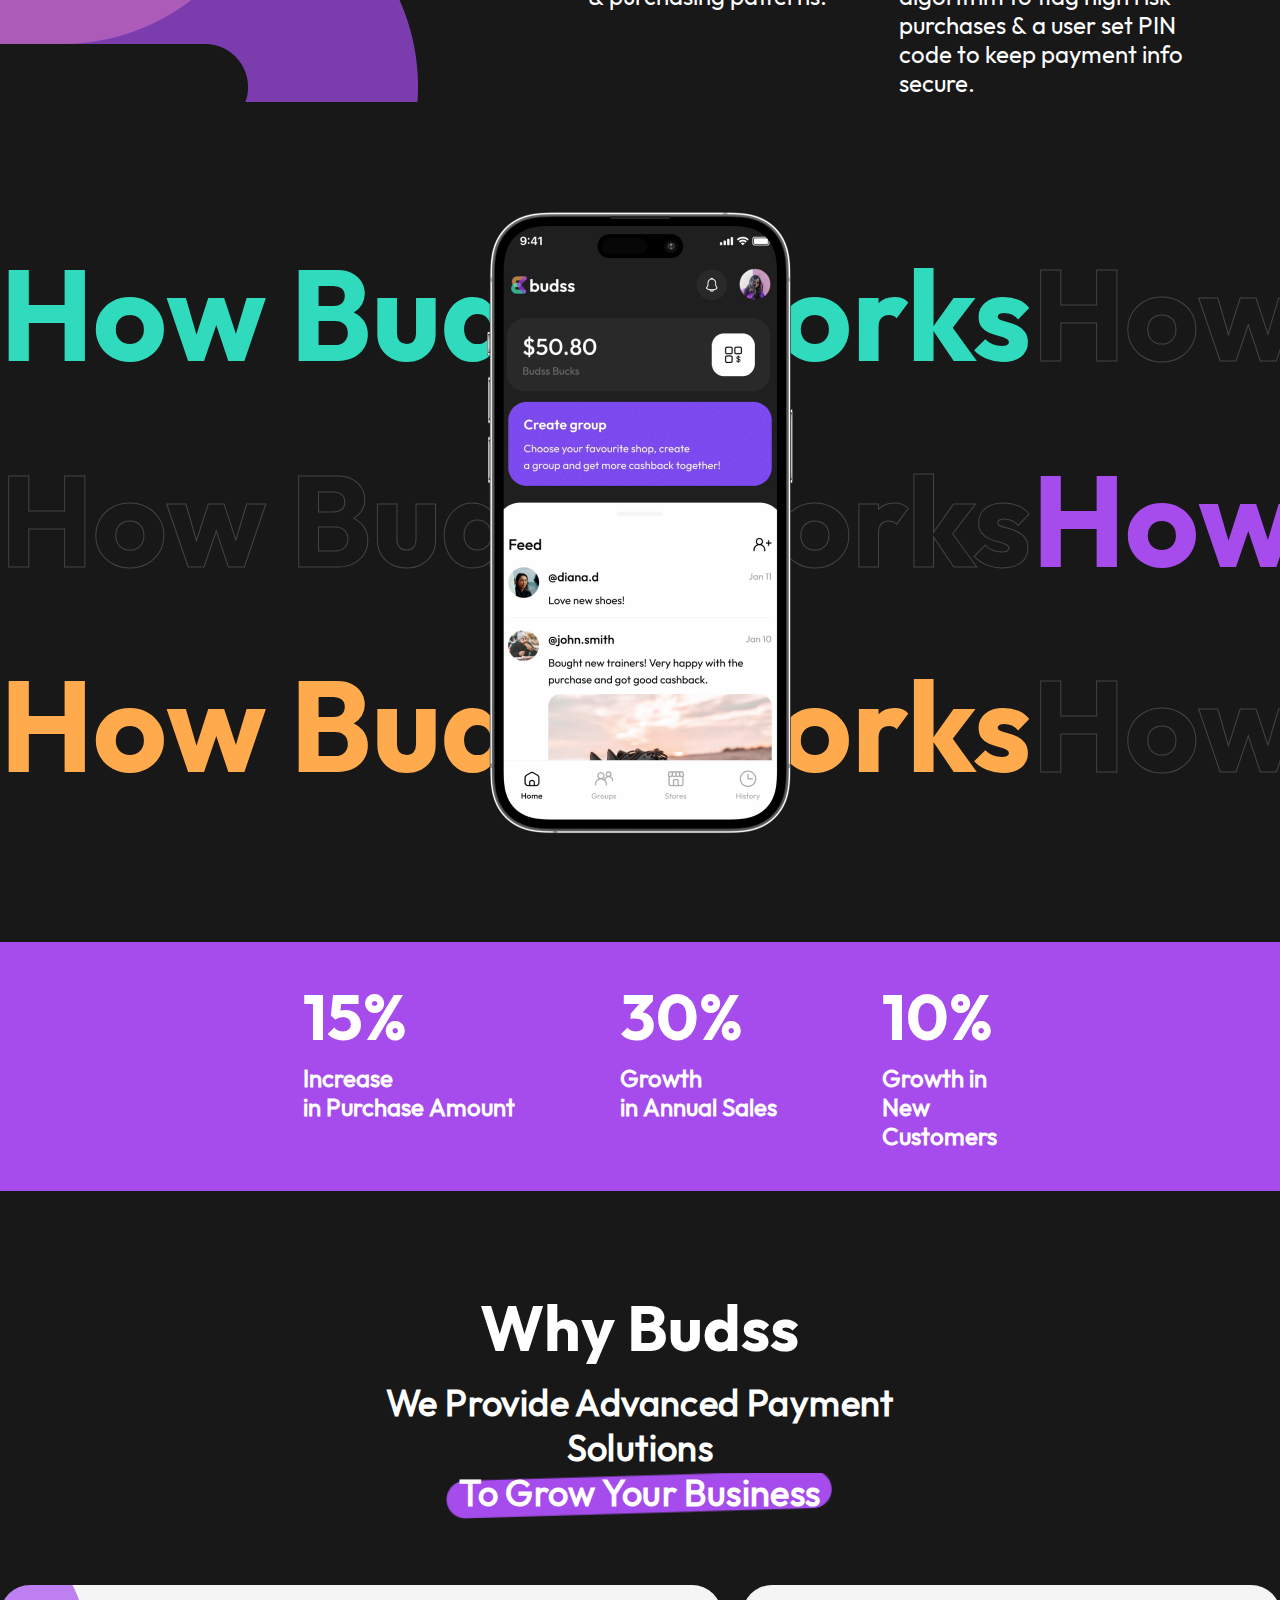
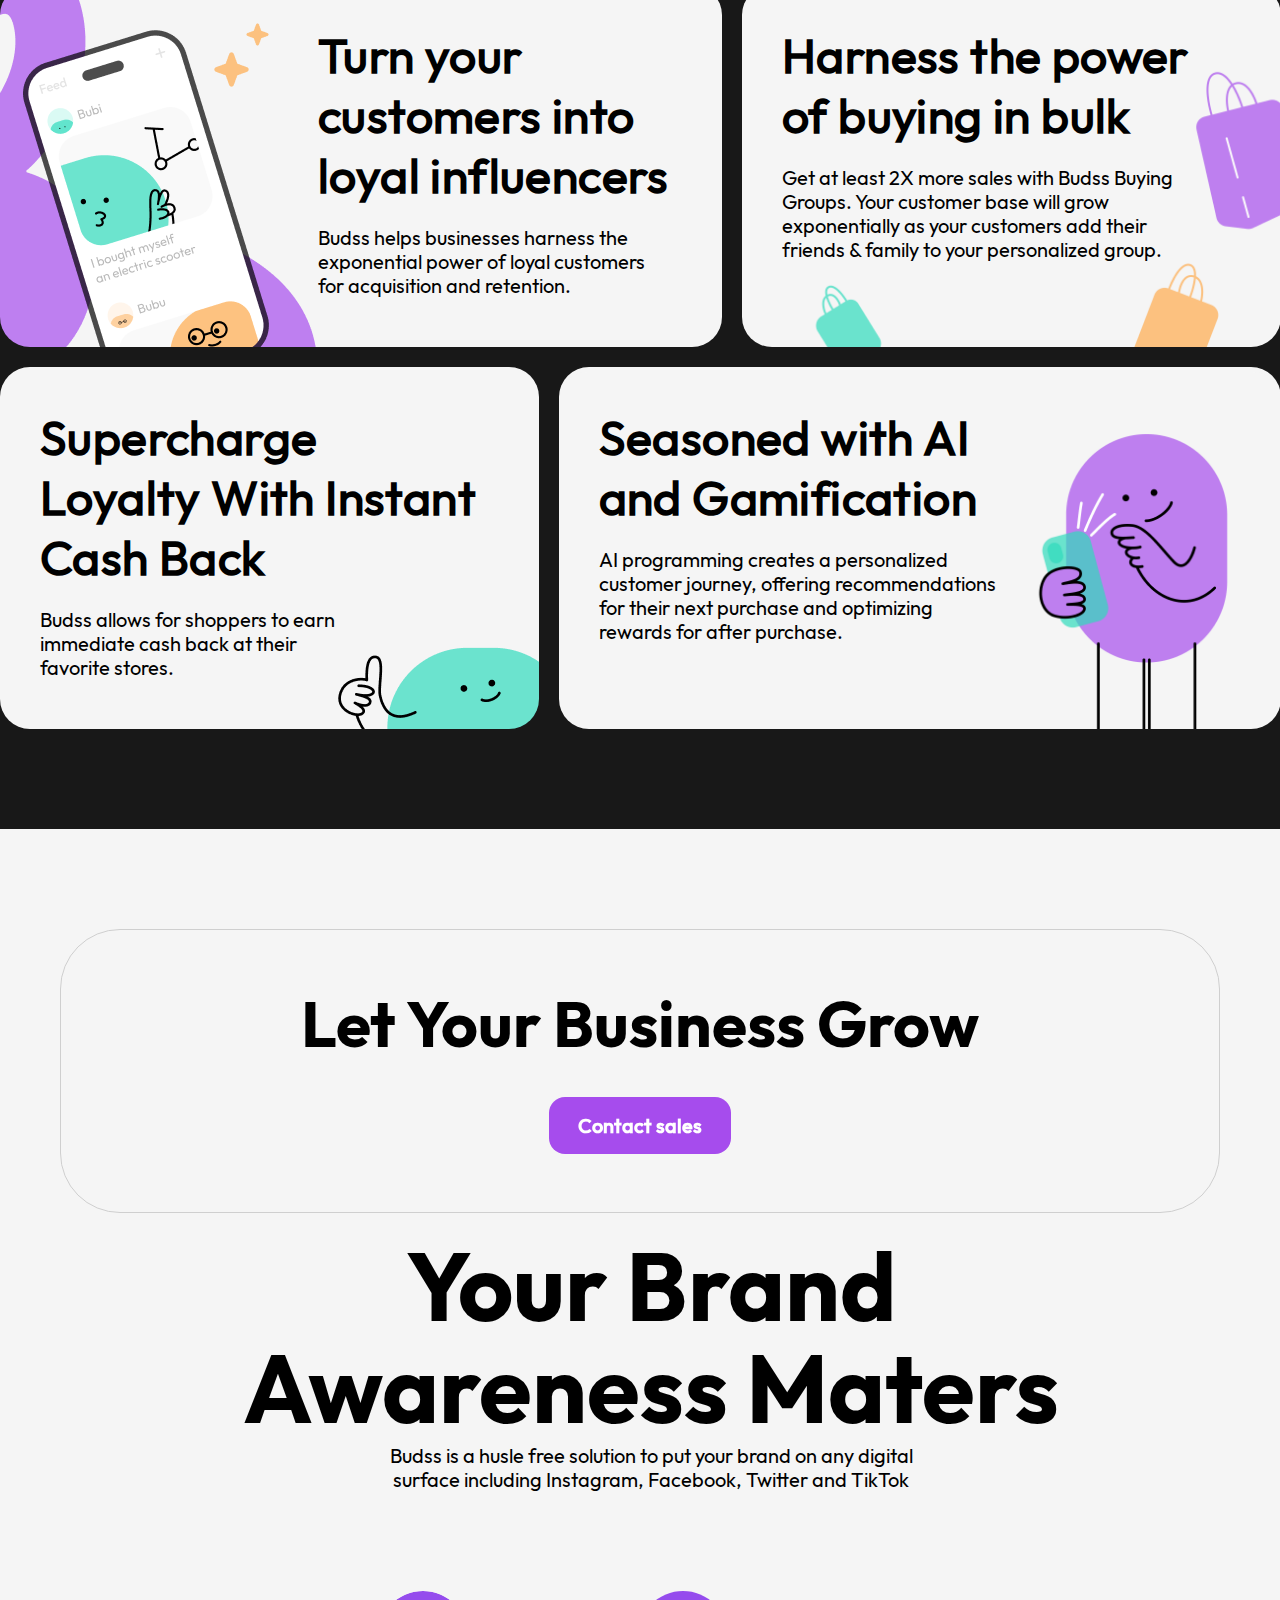
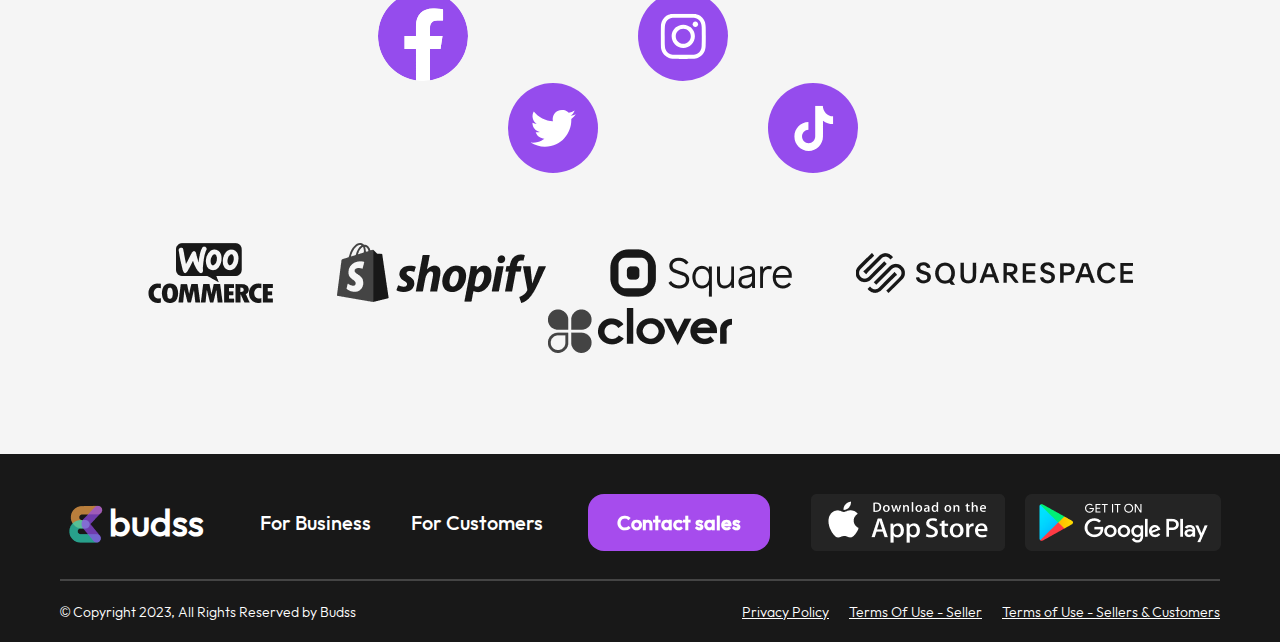
==== commit a81bd5dc: "feat: added basic validation" ====
--- a/index.html
+++ b/index.html
@@ -141,12 +141,18 @@
             <div class="bg__line bg__line_rtl">
                 <span class="line__text line__text_green">How&nbsp;Budss&nbsp;Works</span>
                 <span class="line__text line__text_hollow">How&nbsp;Budss&nbsp;Works</span>
+                <span class="line__text line__text_green">How&nbsp;Budss&nbsp;Works</span>
+                <span class="line__text line__text_hollow">How&nbsp;Budss&nbsp;Works</span>
             </div>
             <div class="bg__line bg__line_ltr">
                 <span class="line__text line__text_hollow">How&nbsp;Budss&nbsp;Works</span>
                 <span class="line__text line__text_purple">How&nbsp;Budss&nbsp;Works</span>
+                <span class="line__text line__text_hollow">How&nbsp;Budss&nbsp;Works</span>
+                <span class="line__text line__text_purple">How&nbsp;Budss&nbsp;Works</span>
             </div>
             <div class="bg__line bg__line_rtl">
+                <span class="line__text line__text_orange">How&nbsp;Budss&nbsp;Works</span>
+                <span class="line__text line__text_hollow">How&nbsp;Budss&nbsp;Works</span>
                 <span class="line__text line__text_orange">How&nbsp;Budss&nbsp;Works</span>
                 <span class="line__text line__text_hollow">How&nbsp;Budss&nbsp;Works</span>
             </div>
@@ -374,26 +380,26 @@
                 Name
                 <span class="necessary">*</span>
             </span>
-            <input class="contact__input" type="text" placeholder="Enter name">
-            <span class="necessary hidden"> This field is required</span>
+            <input class="contact__input required" type="text" placeholder="Enter name">
+            <span class="necessary hidden input_error"> This field is required</span>
         </label>
 
         <label class="contact__label">
             <span>
                 Email
-                <span class="necessary">*</span>
+                <span class="necessary ">*</span>
             </span>
-            <input class="contact__input" type="email" placeholder="Enter email">
-            <span class="necessary hidden"> This field is required</span>
+            <input class="contact__input required" type="email" placeholder="Enter email">
+            <span class="necessary hidden input_error"> This field is required</span>
         </label>
 
         <label class="contact__label">
             <span>
                 Phone number
-                <span class="necessary">*</span>
+                <span class="necessary input_error">*</span>
             </span>
-            <input class="contact__input" type="tel" pattern="(\s*)?(\+)?([- _():=+]?\d[- _():=+]?){10,14}(\s*)?" title="+7(***)*******">
-            <span class="necessary hidden"> This field is required</span>
+            <input class="contact__input required phone_input" type="tel" pattern="(\s*)?(\+)?([- _():=+]?\d[- _():=+]?){10,14}(\s*)?" title="+7(***)*******">
+            <span class="necessary hidden input_error"> This field is required</span>
         </label>
 
         <label class="contact__label">
@@ -419,7 +425,7 @@
         <a href="/" class="privacy_link">Terms of Use</a>
     </div>
 
-    <button type="submit" disabled='true' class="button button_contact">
+    <button class="button button_contact contact__submit">
         <span class="contact-button__span">
            Contact sales
         </span>
@@ -526,5 +532,6 @@
         <span class="disclaimers__copyright">© Copyright 2023, All Rights Reserved by Budss</span>
     </div>
 </footer>
+<script type="application/javascript" src="index.js"></script>
 </body>
 </html>--- a/index.css
+++ b/index.css
@@ -59,6 +59,10 @@
 .button:hover {
     cursor: pointer;
 }
+.button:disabled, .button:hover:disabled {
+    background-color: #B9B9B9!important;
+    cursor: unset!important;
+}
 .h1 {
     font-family: Outfit_Bold, sans-serif;
     font-size: 96px;
@@ -83,6 +87,33 @@
     line-height: 68px;
     letter-spacing: 0;
     margin-bottom: 35px;
+}
+
+.button_contact:active,
+.burger__contact-button:active,
+.contact__thanks-button:active {
+    background-color: var(--dark-gray);
+}
+.button_contact:active::after,
+.burger__contact-button:active::after,
+.contact__thanks-button:active::after {
+    content: "";
+    display: block;
+    height: 67%;
+    width: 98.5%;
+    position: absolute;
+    left: 0;
+    top: 0;
+    transform: translate(-100%) rotate(10deg);
+    transform-origin: top left;
+    transition: background-color .2s ease,border-color .2s ease,color .3s ease,fill .2s ease,transform .2s ease-in-out;
+    will-change: transform;
+    z-index: -1;
+    border-radius: 16px;
+    background-color: var(--dark-gray);
+    border: 2px solid var(--dark-purple);
+    padding-top: 15px;
+    color: var(--dark-gray);
 }
 
 .button_contact,
@@ -103,14 +134,14 @@
     overflow: hidden;
     will-change: transform;
 }
-.button_contact:hover,
+.button_contact:hover:not(:disabled),
 .burger__contact-button:hover,
 .contact__thanks-button:hover {
     transition: background-color .2s ease,border-color .2s ease,color .2s ease,fill .2s ease,transform .2s ease-in-out;
     transform: scale(1.07);
     will-change: transform;
 }
-.button_contact::after,
+.button_contact::after:not(:disabled),
 .burger__contact-button::after,
 .contact__thanks-button::after {
     content: "";
@@ -126,7 +157,7 @@
     will-change: transform;
     z-index: -1;
     border-radius: 16px;
-    background-color: var(--dark-gray);
+    background-color: #312242;
     border: 2px solid var(--dark-purple);
     padding-top: 15px;
     color: var(--dark-gray);
@@ -140,24 +171,34 @@
     border: 2px solid var(--dark-purple);
 }
 
+
 .button_onwhite::after,
 .cookie__button::after {
     height: 100%;
     width: 100%;
+    background-color: var(--dark-gray);
 }
 .button_onwhite:hover,
 .cookie__button:hover {
     color: var(--white);
     background-color: var(--dark-gray);
-    border: 2px solid var(--dark-gray);
+    /*border: 2px solid var(--dark-gray);*/
 }
 .button_onwhite:hover::after,
 .cookie__button:hover::after {
     border: 2px solid var(--dark-gray);
 }
-
-
-
+.button_onwhite:active,
+.cookie__button:active {
+    background-color: var(--dark-purple);
+    border: 2px solid var(--dark-purple);
+}
+
+.button_onwhite:active::after,
+.cookie__button:active::after {
+    background-color: var(--dark-purple);
+    border: 2px solid var(--dark-purple);
+}
 .contact-button__span {
     position: relative;
     z-index: 2;
@@ -338,6 +379,7 @@
 .howworks__img {
     margin: 0 calc(50% - 154px);
     position: absolute;
+    z-index: 5;
 }
 .howworks__bg {
     width: 2088px;
@@ -358,7 +400,7 @@
 }
 .bg__line {
     height: 136px;
-    width: 2088px;
+    /*width: 2088px;*/
     display: flex;
     flex-direction: row;
     flex-wrap: nowrap;
@@ -660,13 +702,15 @@
     margin: auto 5vw;
     position: fixed;
     background-color: var(--white);
-    bottom: 30px;
+    bottom: calc(-100vh + 30px);
     color: var(--darker-gray);
     border-radius: 16px;
     display: flex;
     flex-direction: column;
     align-self: center;
     padding: 30px 60px 30px 30px;
+    z-index: 6;
+    transition-duration: 1s;
 }
 .cookie__content {
     display: flex;
@@ -727,6 +771,7 @@
     background-color: var(--white);
     color: var(--almost-black);
     padding: 40px;
+    z-index: 6;
 }
 .contact__close-btn {
     position: absolute;
@@ -785,7 +830,7 @@
     font-size: 24px;
     font-weight: 400;
     line-height: 29px;
-    letter-spacing: 0px;
+    letter-spacing: 0;
     text-align: center;
     border-radius: 20px;
 }
@@ -813,6 +858,10 @@
     height: 57px;
     padding-top: 5px;
 }
+.input_error {
+    margin-top: -8px;
+    margin-bottom: 10px;
+}
 
 .burger__menu {
     width: 100%;
@@ -852,7 +901,7 @@
     font-size: 20px;
     font-weight: 500;
     line-height: 25px;
-    letter-spacing: 0px;
+    letter-spacing: 0;
     text-align: left;
     color: var(--white);
     text-decoration: none;
@@ -960,7 +1009,7 @@
     }
     /* Cookie box*/
     .cookie__box {
-        bottom: 166px;
+        bottom: calc( -100vh + 166px);
         padding: 30px 20px;
     }
     .cookie__content {
@@ -1160,10 +1209,11 @@
         line-height: 51px;
         letter-spacing: 0;
         text-align: left;
+        z-index: -1;
     }
     .bg__line {
         height: 150px;
-        width: 1204px;
+        /*width: 1204px;*/
         margin: -60px 0;
     }
 
@@ -1301,7 +1351,7 @@
     }
     .footer__contact {
         max-width: 182px;
-        margin-left: 0px;
+        margin-left: 0;
     }
     .footer__controls {
         flex-direction: column;
@@ -1356,10 +1406,92 @@
     .contact__thanks-span{
         margin: 0 -15px;
     }
-
-
-
-}
-
-
-
+}
+
+/* Animation */
+.bg__line_rtl{
+    animation: rtl 15s linear infinite;
+    -moz-animation: moz_rtl 15s linear infinite;
+
+}
+.bg__line_ltr{
+    animation: ltr 15s linear infinite;
+    -moz-animation: moz_ltr 15s linear infinite;
+}
+@media (max-width: 680px) {
+    .bg__line_rtl{
+        animation: rtl 15s linear infinite;
+        -moz-animation: moz_rtl_small 15s linear infinite;
+
+    }
+    .bg__line_ltr{
+        animation: ltr 15s linear infinite;
+        -moz-animation: moz_ltr_small 15s linear infinite;
+    }
+}
+@keyframes moz_ltr {
+    0% {
+        transform: translate(50px, 0);
+    }
+    50% {
+        transform: translate(-50%, 0);
+    }
+    100% {
+        transform: translate(-100%, 0)
+    }
+}
+@keyframes moz_rtl {
+    0% {
+        transform: translate(-100%, 0);
+    }
+    50% {
+        transform: translate(-50%, 0);
+    }
+    100% {
+        transform: translate(50px, 0);
+    }
+}
+@keyframes moz_ltr_small {
+    0% {
+        transform: translate(10px, 0);
+    }
+    50% {
+        transform: translate(-50%, 0);
+    }
+    100% {
+        transform: translate(-100%, 0)
+    }
+}
+@keyframes moz_rtl_small {
+    0% {
+        transform: translate(-100%, 0);
+    }
+    50% {
+        transform: translate(-50%, 0);
+    }
+    100% {
+        transform: translate(10px, 0);
+    }
+}
+@keyframes ltr {
+    0% {
+        transform: translate(-20px, 0);
+    }
+    50% {
+        transform: translate(-50%, 0);
+    }
+    100% {
+        transform: translate(-100%, 0);
+    }
+}
+@keyframes rtl {
+    0% {
+        transform: translate(-100%, 0);
+    }
+    50% {
+        transform: translate(-50%, 0);
+    }
+    100% {
+        transform: translate(-20px, 0);
+    }
+}